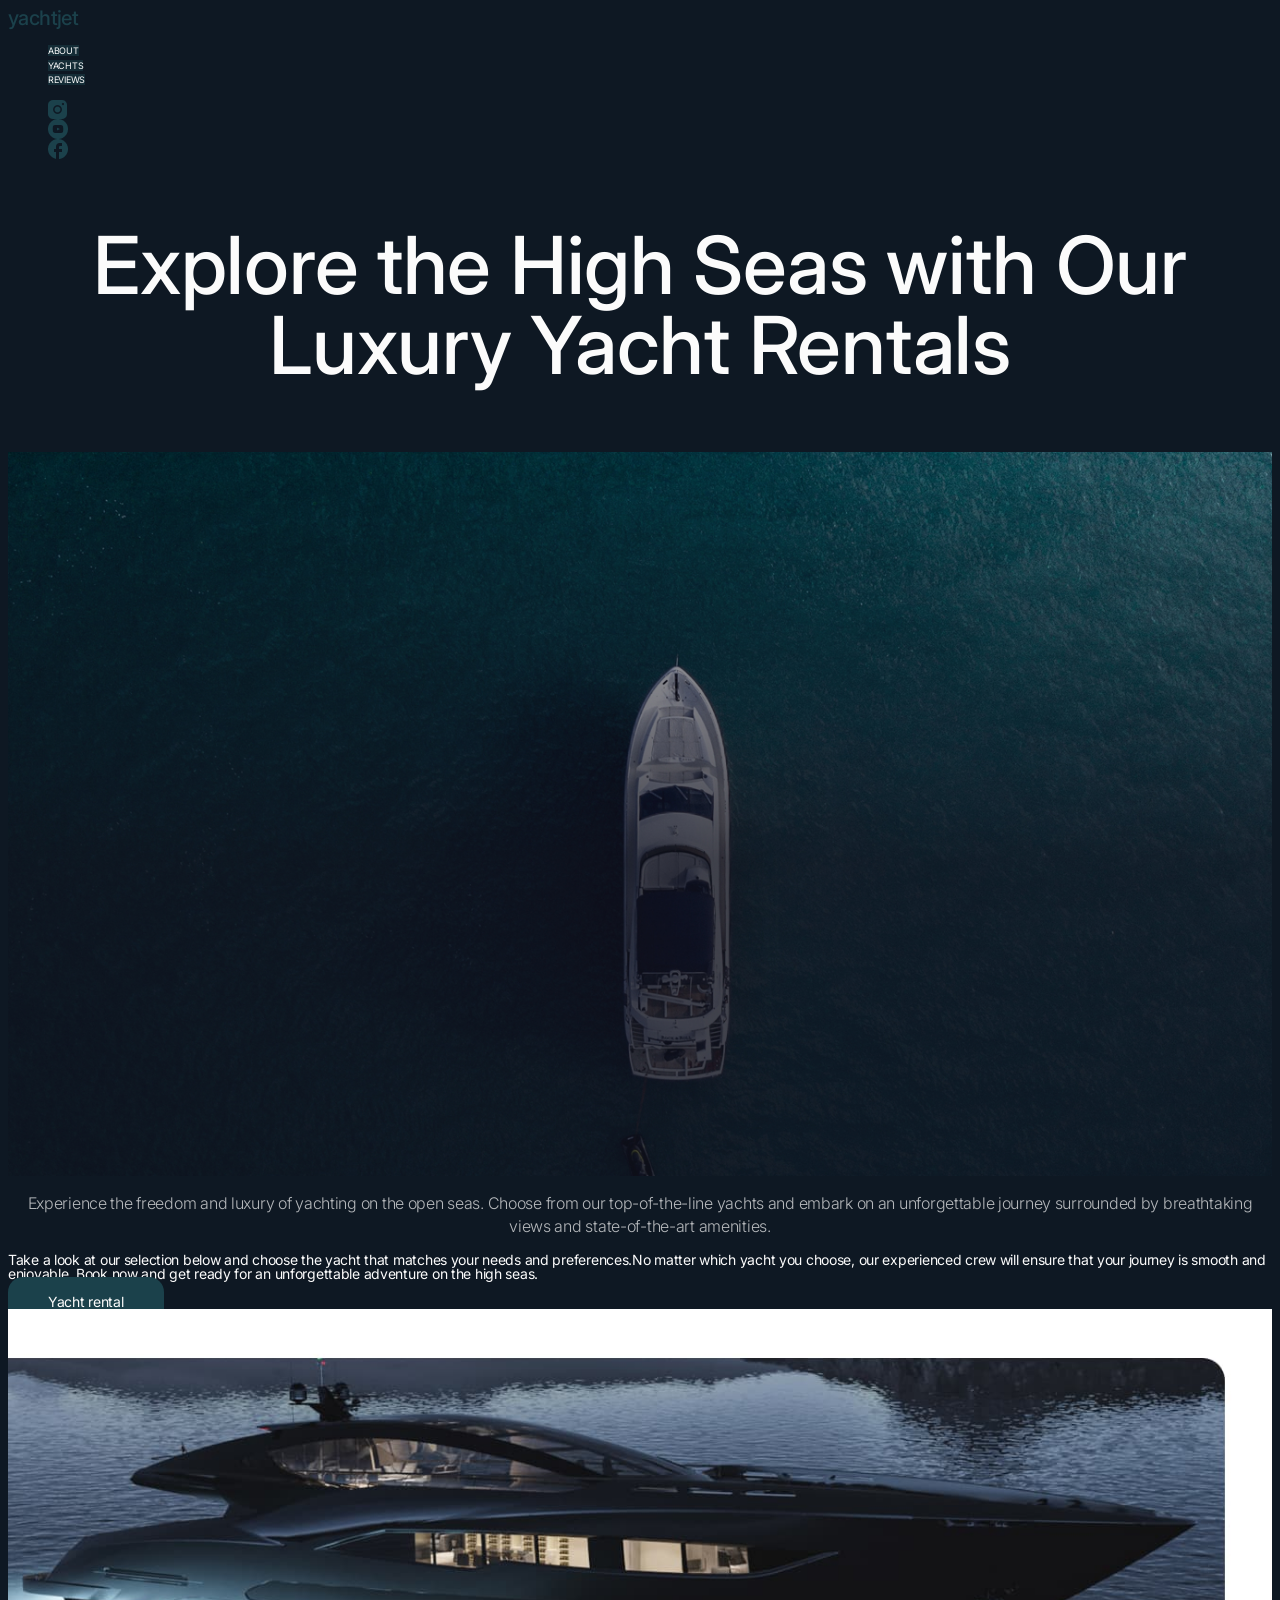
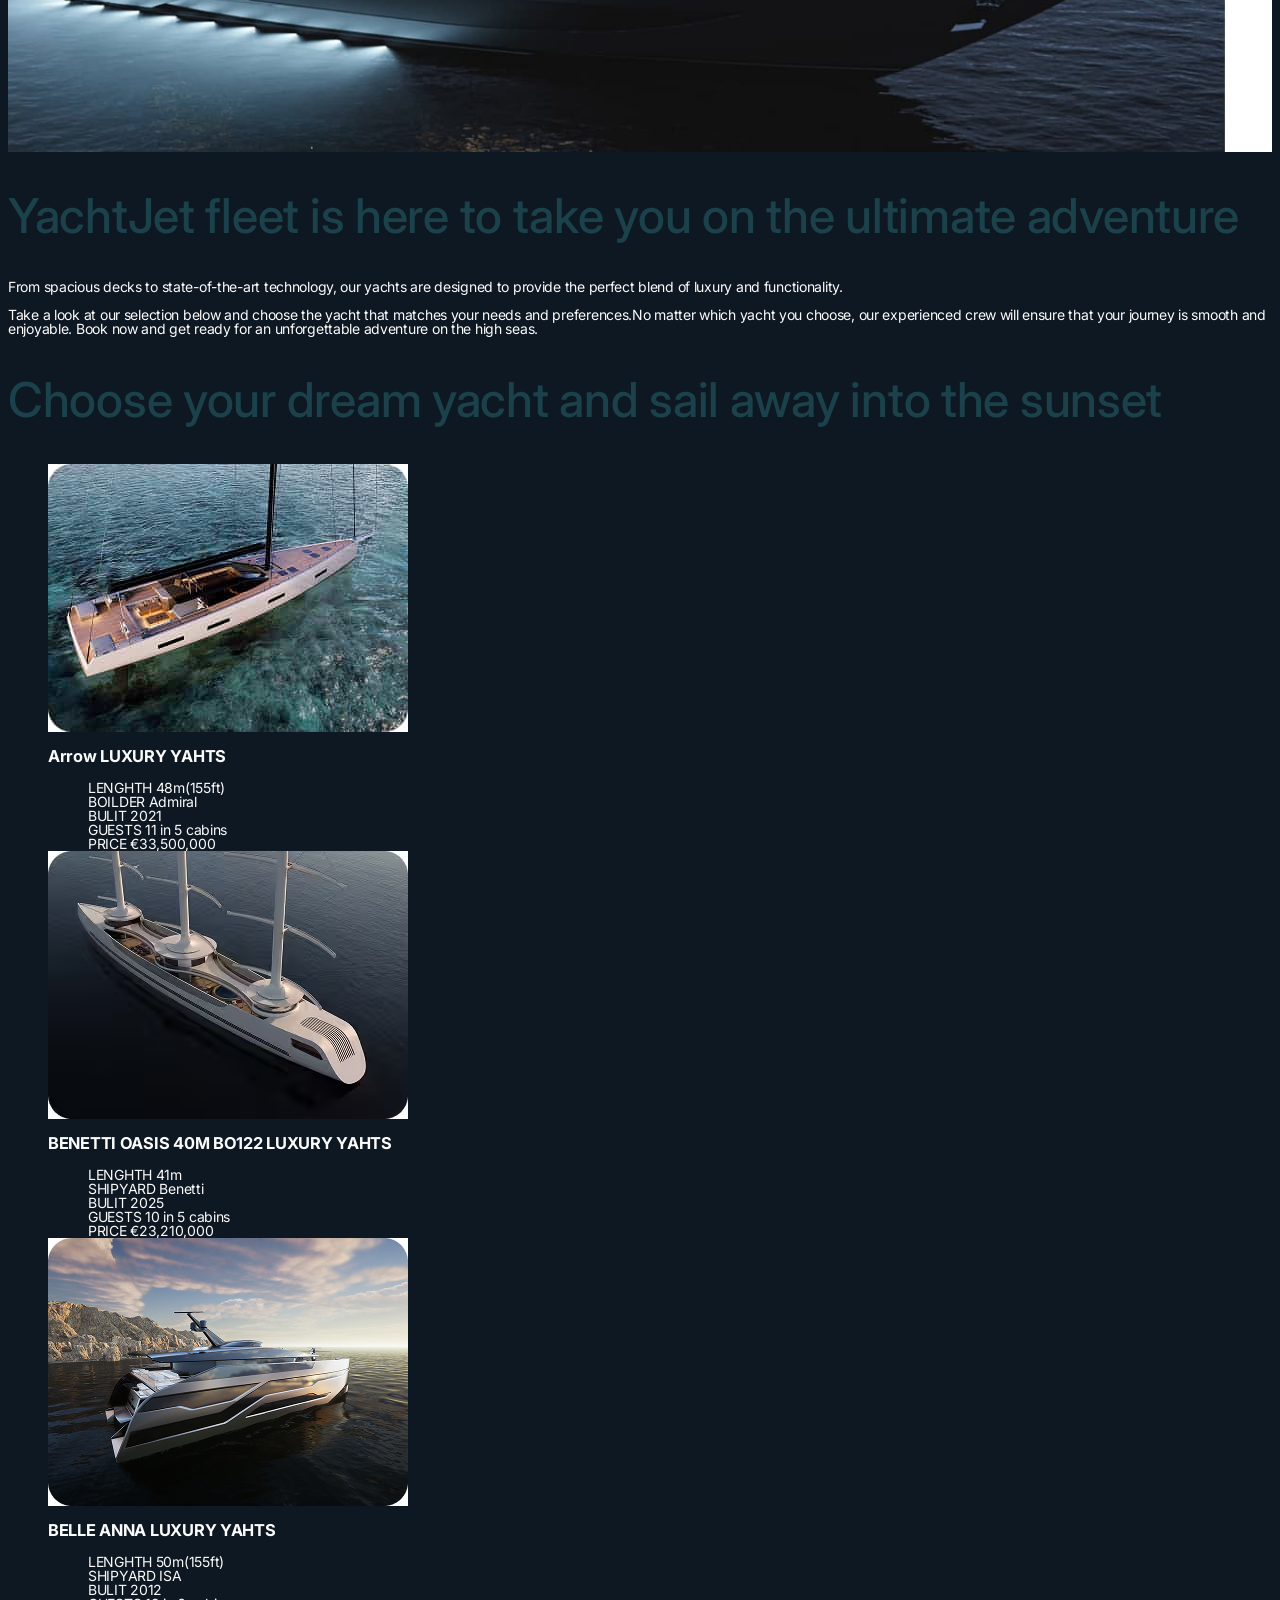
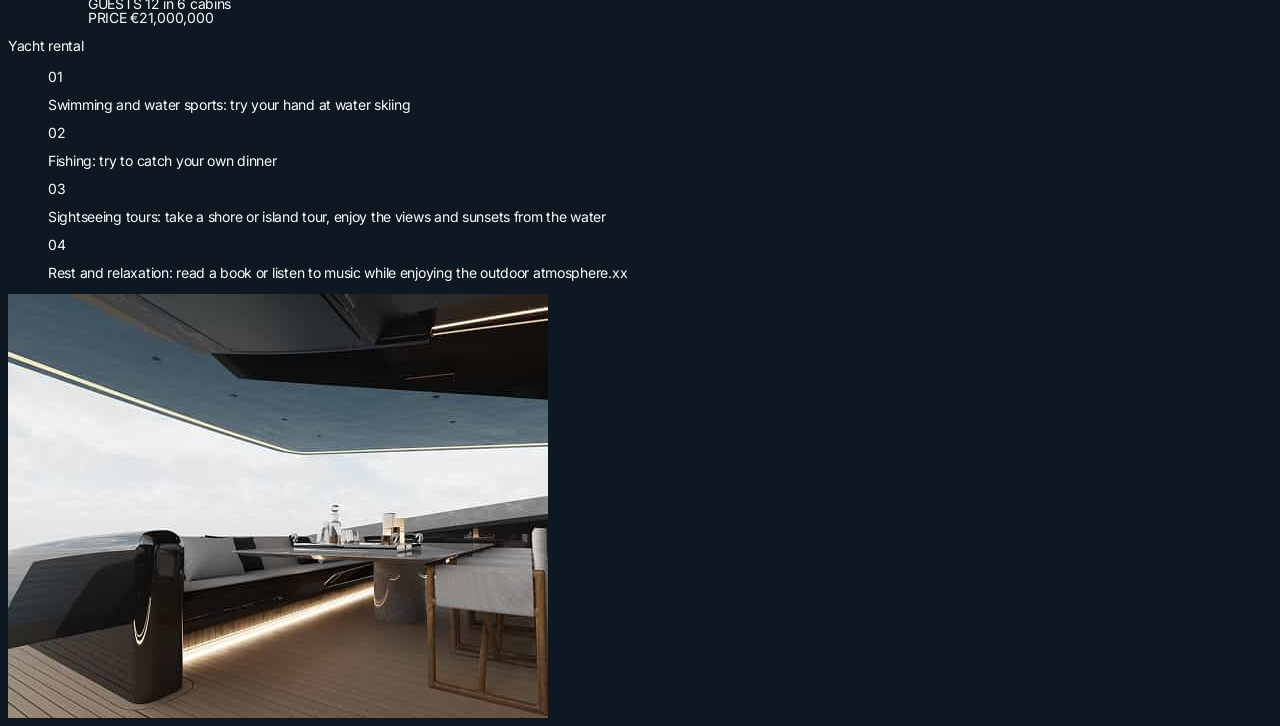
==== index.html @ 60d555c1 "Revise index.html for YachtJet project layout Updated the HTML structure and content for the YachtJe" ====
<!doctype html>
<html lang="en">
  <head>
    <meta charset="UTF-8" />
    <meta name="viewport" content="width=device-width, initial-scale=1.0" />
    <link rel="preconnect" href="https://fonts.googleapis.com" />
    <link rel="preconnect" href="https://fonts.gstatic.com" crossorigin />
    <link
      href="https://fonts.googleapis.com/css2?family=Inter:ital,opsz,wght@0,14..32,100..900;1,14..32,100..900&display=swap"
      rel="stylesheet"
    />
    <link rel="stylesheet" href="./css/main.css" />
    <title>YachtJet-project</title>
  </head>
  <body>
    <a href="./index.html" class="logo">yachtjet</a>
    <nav class="navigation-top">
      <ul class="nav-top">
        <li class="navigation-item">
          <a href="#about" class="navigation-link">About</a>
        </li>
        <li class="navigation-item">
          <a href="#yachts" class="navigation-link">Yachts</a>
        </li>
        <li class="navigation-item">
          <a href="#review" class="navigation-link">Reviews</a>
        </li>
      </ul>
    </nav>
    <ul class="social-menu">
      <li class="social-item">
        <a
          href="#"
          class="social-link"
          target="_blank"
          rel="noopener noreferrer nofollow "
        >
          <img src="./images/social-icons/in.png" alt="instagram" />
        </a>
      </li>
      <li class="social-item">
        <a
          href="#"
          class="social-link"
          target="_blank"
          rel="noopener nofollow noreferrer"
        >
          <img src="./images/social-icons/yu.png" alt="youtube" />
        </a>
      </li>
      <li class="social-item">
        <a
          href="#"
          class="social-link"
          target="_blank"
          rel="nofollow noreferrer"
          ><img src="./images/social-icons/fc.png" alt="facebook"
        /></a>
      </li>
    </ul>
    <main>
      <section class="hero">
        <h1 class="hero-title">
          Explore the High Seas with Our Luxury Yacht Rentals
        </h1>
        <img
          src="./images/yachts/front.jpg"
          alt="yacht background"
          class="front-bg"
        />
        <p class="hero-text">
          Experience the freedom and luxury of yachting on the open seas. Choose
          from our top-of-the-line yachts and embark on an unforgettable journey
          surrounded by breathtaking views and state-of-the-art amenities.
        </p>
        <p class="hero-description">
          Take a look at our selection below and choose the yacht that matches
          your needs and preferences.No matter which yacht you choose, our
          experienced crew will ensure that your journey is smooth and
          enjoyable. Book now and get ready for an unforgettable adventure on
          the high seas.
        </p>
        <a href="" class="hero-link">Yacht rental</a>
      </section>
      <!-- HERO SECTION -->
      <section id="about">
        <img src="./images/yachts/yacht.jpg" alt="yacht" />
        <h2 class="section-title">
          YachtJet fleet is here to take you on the ultimate adventure
        </h2>
        <p>
          From spacious decks to state-of-the-art technology, our yachts are
          designed to provide the perfect blend of luxury and functionality.
        </p>
        <p>
          Take a look at our selection below and choose the yacht that matches
          your needs and preferences.No matter which yacht you choose, our
          experienced crew will ensure that your journey is smooth and
          enjoyable. Book now and get ready for an unforgettable adventure on
          the high seas.
        </p>
      </section>

      <section id="yachts">
        <h2 class="section-title">
          Choose your dream yacht and sail away into the sunset
        </h2>
        <ul class="menu">
          <li class="menu-item">
            <img src="./images/yachts/arrow-yaht.jpg" alt="arrow-yaht" />
            <h3>
              Arrow <span class="yacht-list-item-type">LUXURY YAHTS</span>
            </h3>
            <ul class="yacht-descr">
              <li>LENGHTH 48m(155ft)</li>
              <li>BOILDER Admiral</li>
              <li>BULIT 2021</li>
              <li>GUESTS 11 in 5 cabins</li>
              <li>PRICE €33,500,000</li>
            </ul>
          </li>
          <li class="menu-item">
            <img
              src="./images/yachts/BENETTI-OASIS.avif"
              alt="BENETTI-OASIS yacht"
            />
            <h3>
              BENETTI OASIS 40M BO122
              <span class="yacht-list-item-type">LUXURY YAHTS</span>
            </h3>
            <ul class="yacht-descr">
              <li>LENGHTH 41m</li>
              <li>SHIPYARD Benetti</li>
              <li>BULIT 2025</li>
              <li>GUESTS 10 in 5 cabins</li>
              <li>PRICE €23,210,000</li>
            </ul>
          </li>
          <li class="menu-item">
            <img src="./images/yachts/BELLE-ANNA.jpg" alt="BELLE-ANNA" />
            <h3>
              BELLE ANNA <span class="yacht-list-item-type">LUXURY YAHTS</span>
            </h3>
            <ul class="jaht-descr">
              <li>LENGHTH 50m(155ft)</li>
              <li>SHIPYARD ISA</li>
              <li>BULIT 2012</li>
              <li>GUESTS 12 in 6 cabins</li>
              <li>PRICE €21,000,000</li>
            </ul>
          </li>
        </ul>
        <a>Yacht rental</a>
      </section>
      <section>
        <h2></h2>
        <ol>
          <li>
            <p>01</p>
            <p>Swimming and water sports: try your hand at water skiing</p>
          </li>
          <li>
            <p>02</p>
            <p>Fishing: try to catch your own dinner</p>
          </li>
          <li>
            <p>03</p>
            <p>
              Sightseeing tours: take a shore or island tour, enjoy the views
              and sunsets from the water
            </p>
          </li>
          <li>
            <p>04</p>
            <p>
              Rest and relaxation: read a book or listen to music while enjoying
              the outdoor atmosphere.xx
            </p>
          </li>
        </ol>
        <img src="./images/yachts/room.jpg" alt="view room" />
      </section>
    </main>
    <footer></footer>
  </body>
</html>
---- css/main.css ----
@import url('./base.css');
@import url('./header.css');
@import url('./hero.css');
@import url('./logo.css');
@import url('./navigation.css');
@import url('./section.css');
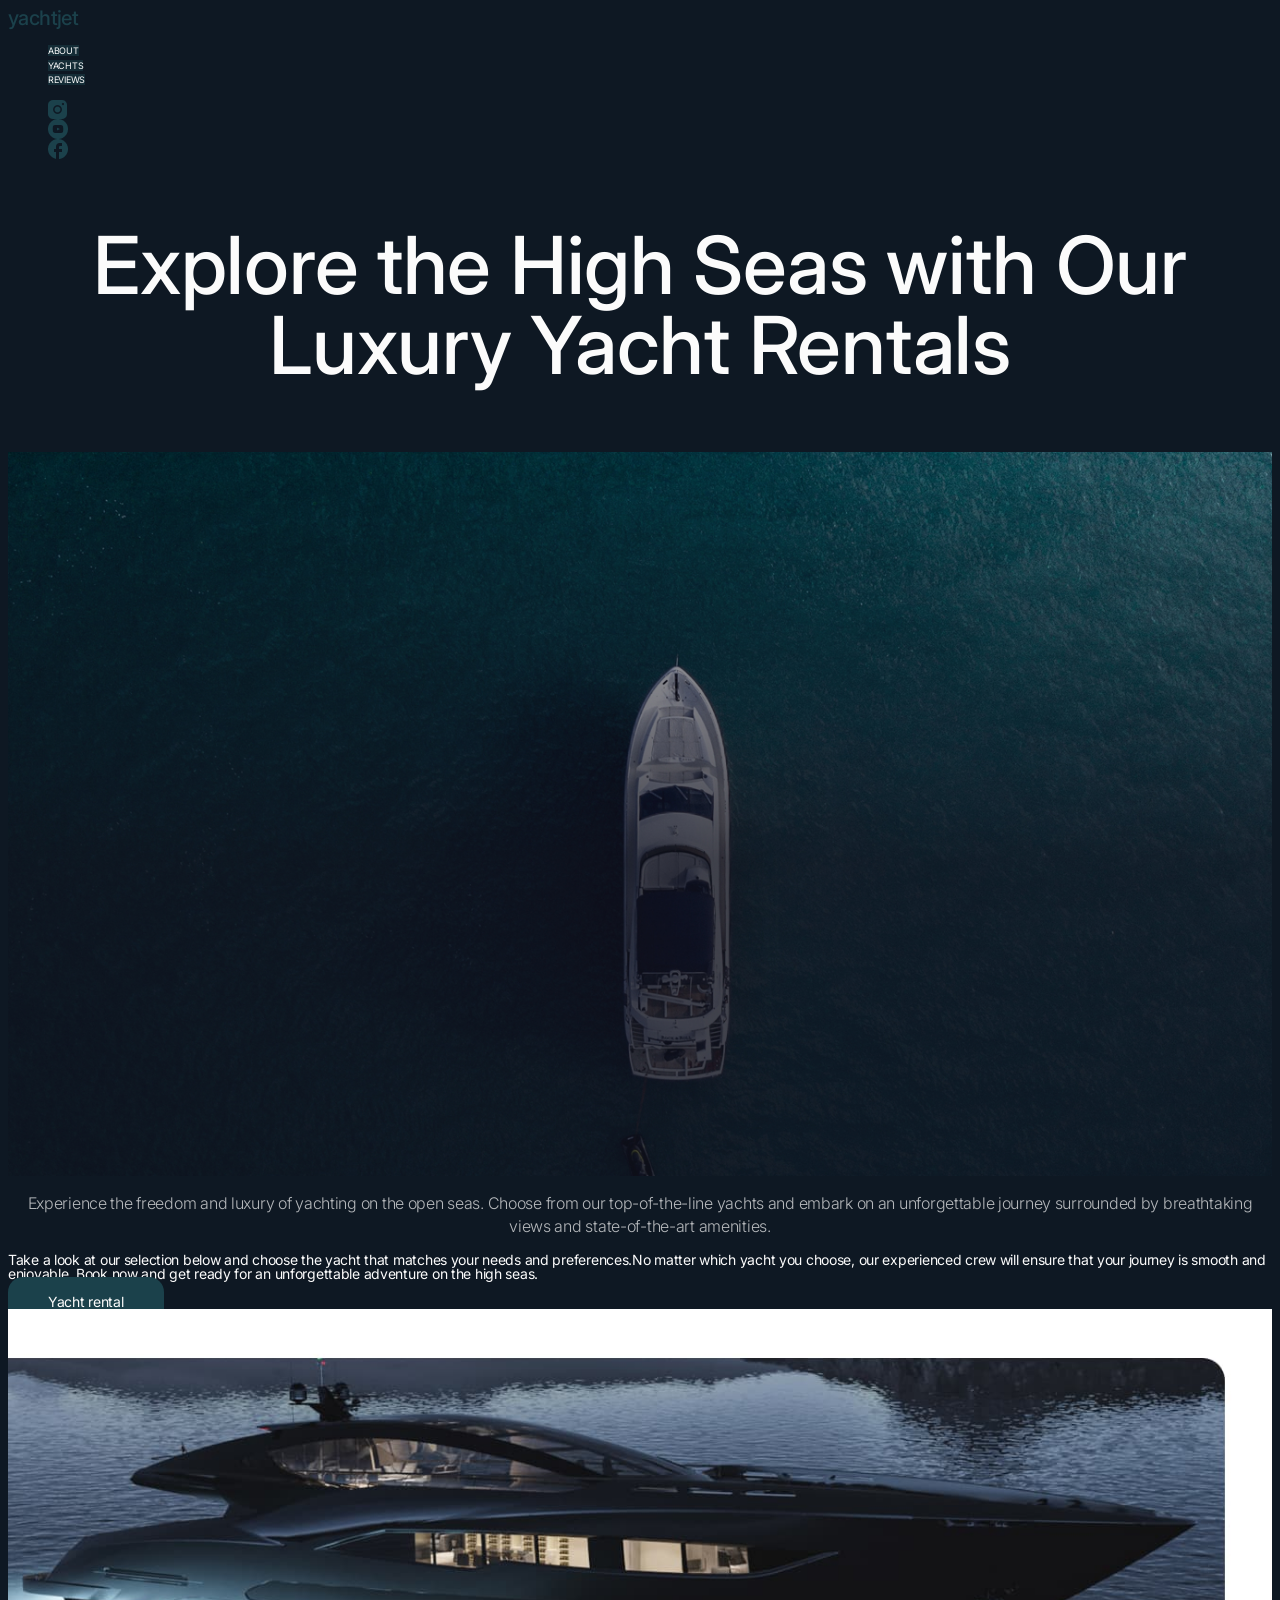
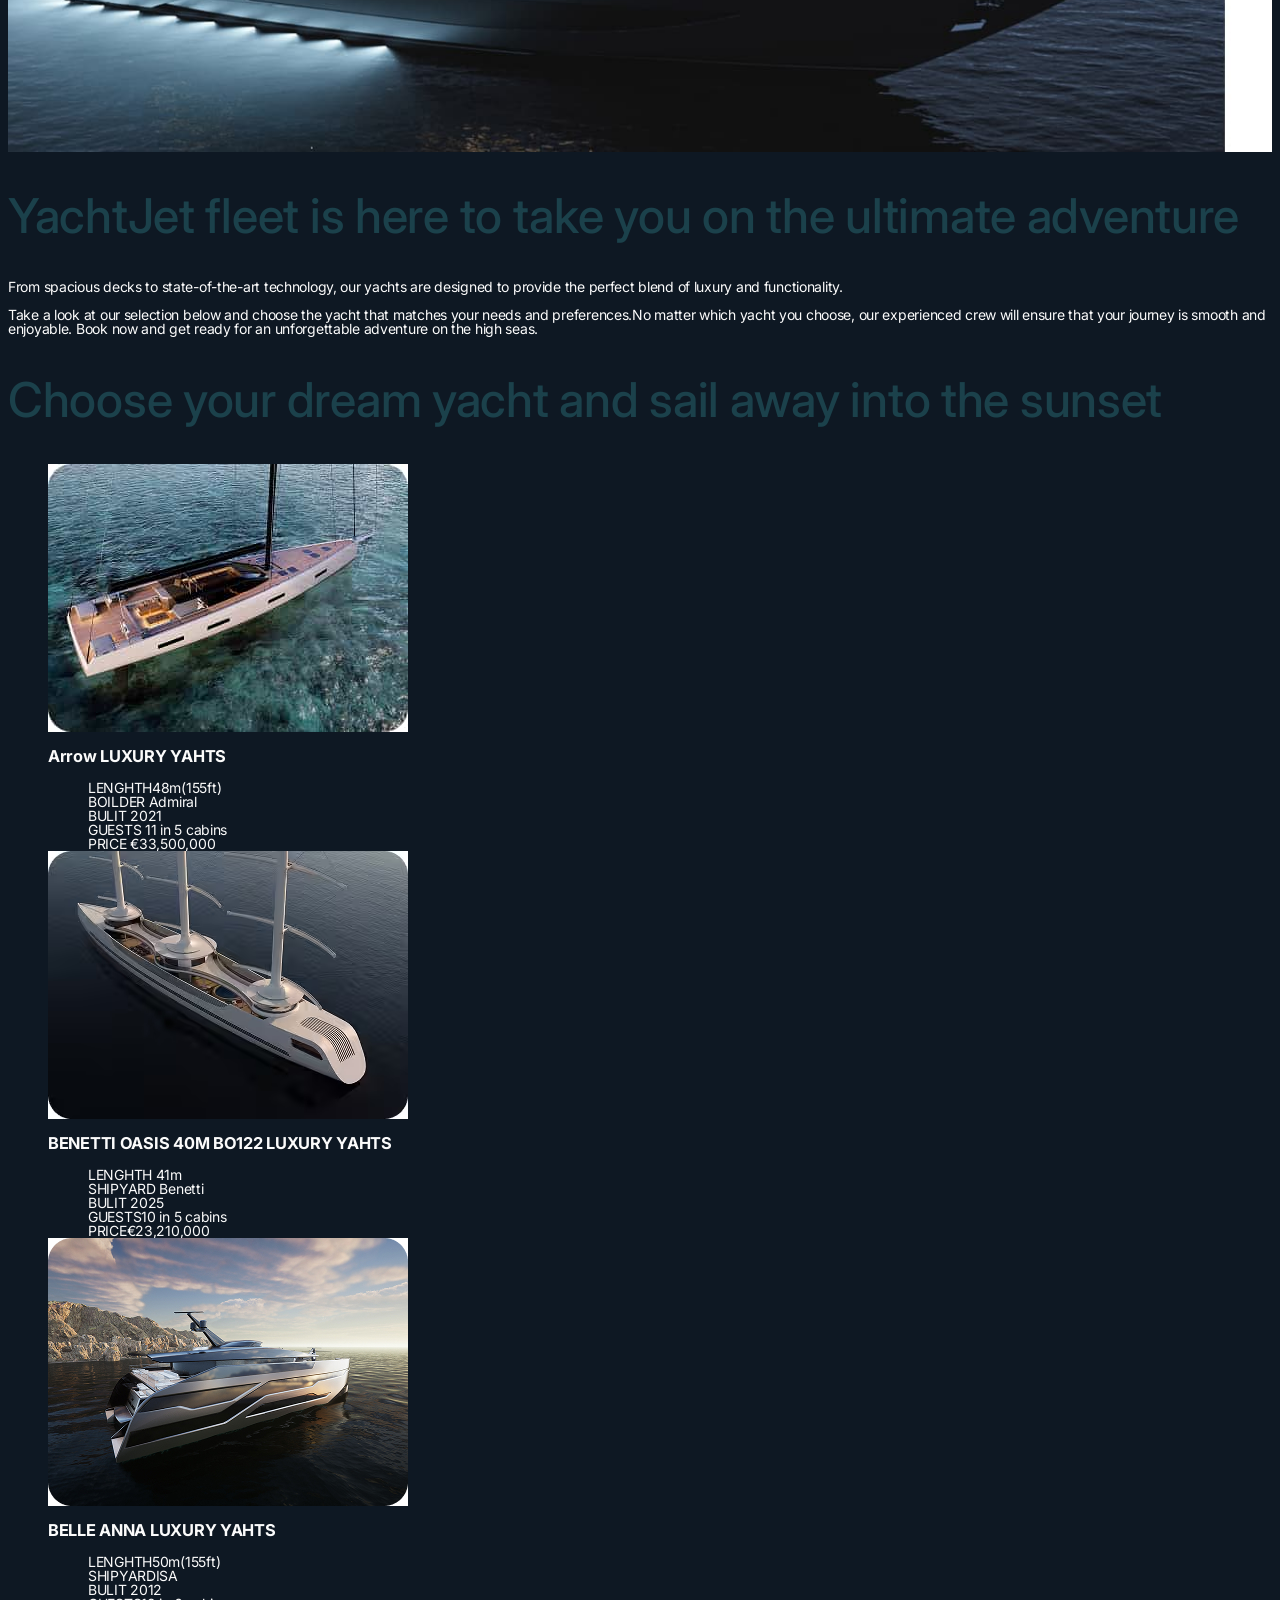
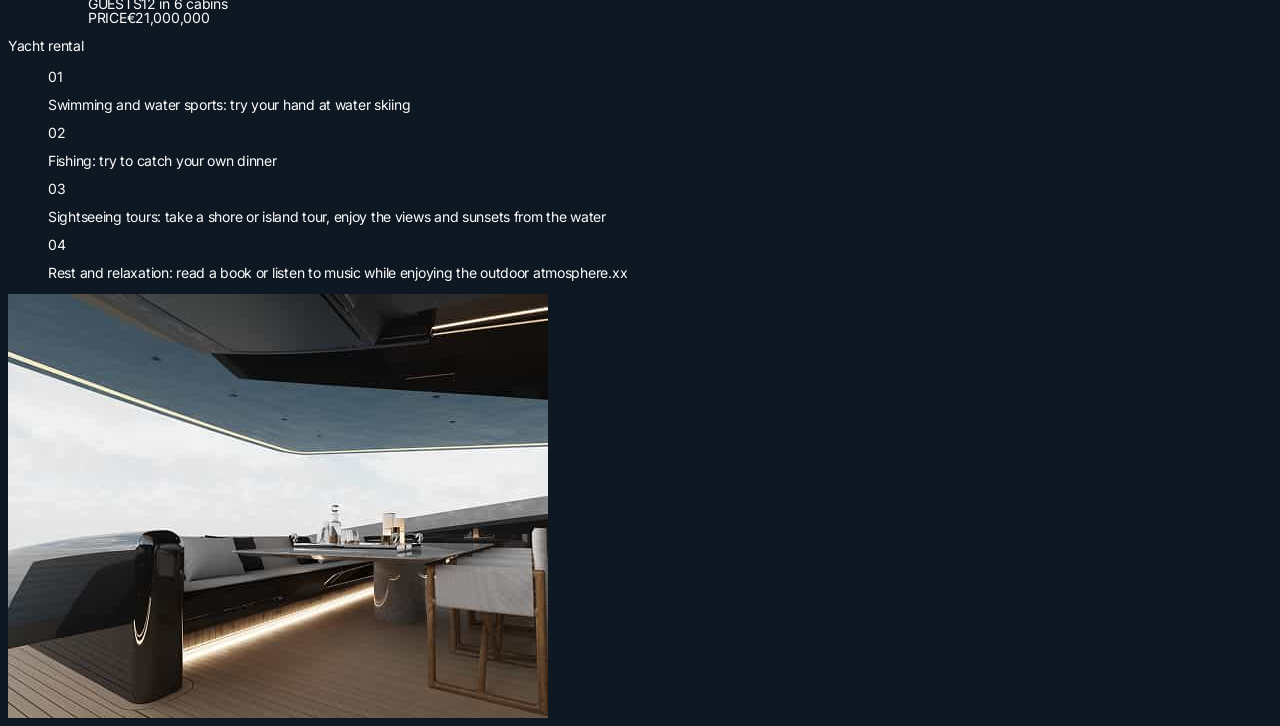
==== commit 8105e01f: "Fix HTML structure and update yacht listings пішов їсти" ====
--- a/index.html
+++ b/index.html
@@ -105,48 +105,81 @@
         <h2 class="section-title">
           Choose your dream yacht and sail away into the sunset
         </h2>
-        <ul class="menu">
-          <li class="menu-item">
-            <img src="./images/yachts/arrow-yaht.jpg" alt="arrow-yaht" />
-            <h3>
+        <ul class="yacht-list">
+          <li class="yacht-list-item">
+            <img
+              src="./images/yachts/arrow-yaht.jpg"
+              alt="arrow-yaht"
+              class="yacht-list-img"
+            />
+            <h3 class="yacht-list-title">
               Arrow <span class="yacht-list-item-type">LUXURY YAHTS</span>
             </h3>
-            <ul class="yacht-descr">
-              <li>LENGHTH 48m(155ft)</li>
-              <li>BOILDER Admiral</li>
-              <li>BULIT 2021</li>
-              <li>GUESTS 11 in 5 cabins</li>
-              <li>PRICE €33,500,000</li>
+            <ul class="yacht-list-description">
+              <li class="yacht-list-description-item">
+                LENGHTH<span>48m(155ft)</span>
+              </li>
+              <li class="yacht-list-description-item">
+                BOILDER <span>Admiral</span>
+              </li>
+              <li class="yacht-list-description-item">
+                BULIT <span>2021</span>
+              </li>
+              <li class="yacht-list-description-item">
+                GUESTS <span>11 in 5 cabins</span>
+              </li>
+              <li class="yacht-list-description-item">
+                PRICE <span>€33,500,000</span>
+              </li>
             </ul>
           </li>
-          <li class="menu-item">
+          <li class="yacht-list-item">
             <img
               src="./images/yachts/BENETTI-OASIS.avif"
               alt="BENETTI-OASIS yacht"
+              class="yacht-list-img"
             />
-            <h3>
+            <h3 class="yacht-list-title">
               BENETTI OASIS 40M BO122
               <span class="yacht-list-item-type">LUXURY YAHTS</span>
             </h3>
-            <ul class="yacht-descr">
-              <li>LENGHTH 41m</li>
-              <li>SHIPYARD Benetti</li>
-              <li>BULIT 2025</li>
-              <li>GUESTS 10 in 5 cabins</li>
-              <li>PRICE €23,210,000</li>
+            <ul class="yacht-list-description">
+              <li class="yacht-list-description-item">
+                LENGHTH <span>41m</span>
+              </li>
+              <li class="yacht-list-description-item">
+                SHIPYARD <span>Benetti</span>
+              </li>
+              <li class="yacht-list-description-item">
+                BULIT <span>2025</span>
+              </li>
+              <li class="yacht-list-description-item">
+                GUESTS<span>10 in 5 cabins</span>
+              </li>
+              <li class="jahct-list-item">PRICE<span>€23,210,000</span></li>
             </ul>
           </li>
-          <li class="menu-item">
-            <img src="./images/yachts/BELLE-ANNA.jpg" alt="BELLE-ANNA" />
-            <h3>
+          <li class="jahct-list-item">
+            <img
+              src="./images/yachts/BELLE-ANNA.jpg"
+              alt="BELLE-ANNA"
+              class="yacht-list-img"
+            />
+            <h3 class="yacht-list-title">
               BELLE ANNA <span class="yacht-list-item-type">LUXURY YAHTS</span>
             </h3>
-            <ul class="jaht-descr">
-              <li>LENGHTH 50m(155ft)</li>
-              <li>SHIPYARD ISA</li>
-              <li>BULIT 2012</li>
-              <li>GUESTS 12 in 6 cabins</li>
-              <li>PRICE €21,000,000</li>
+            <ul class="jaht-description">
+              <li class="jahct-description-item">
+                LENGHTH<span>50m(155ft)</span>
+              </li>
+              <li class="jahct-description-item">SHIPYARD<span>ISA</span></li>
+              <li class="jahct-description-item">BULIT<span></span> 2012</li>
+              <li class="jahct-description-item">
+                GUESTS<span>12 in 6 cabins</span>
+              </li>
+              <li class="jahct-description-item">
+                PRICE<span>€21,000,000</span>
+              </li>
             </ul>
           </li>
         </ul>
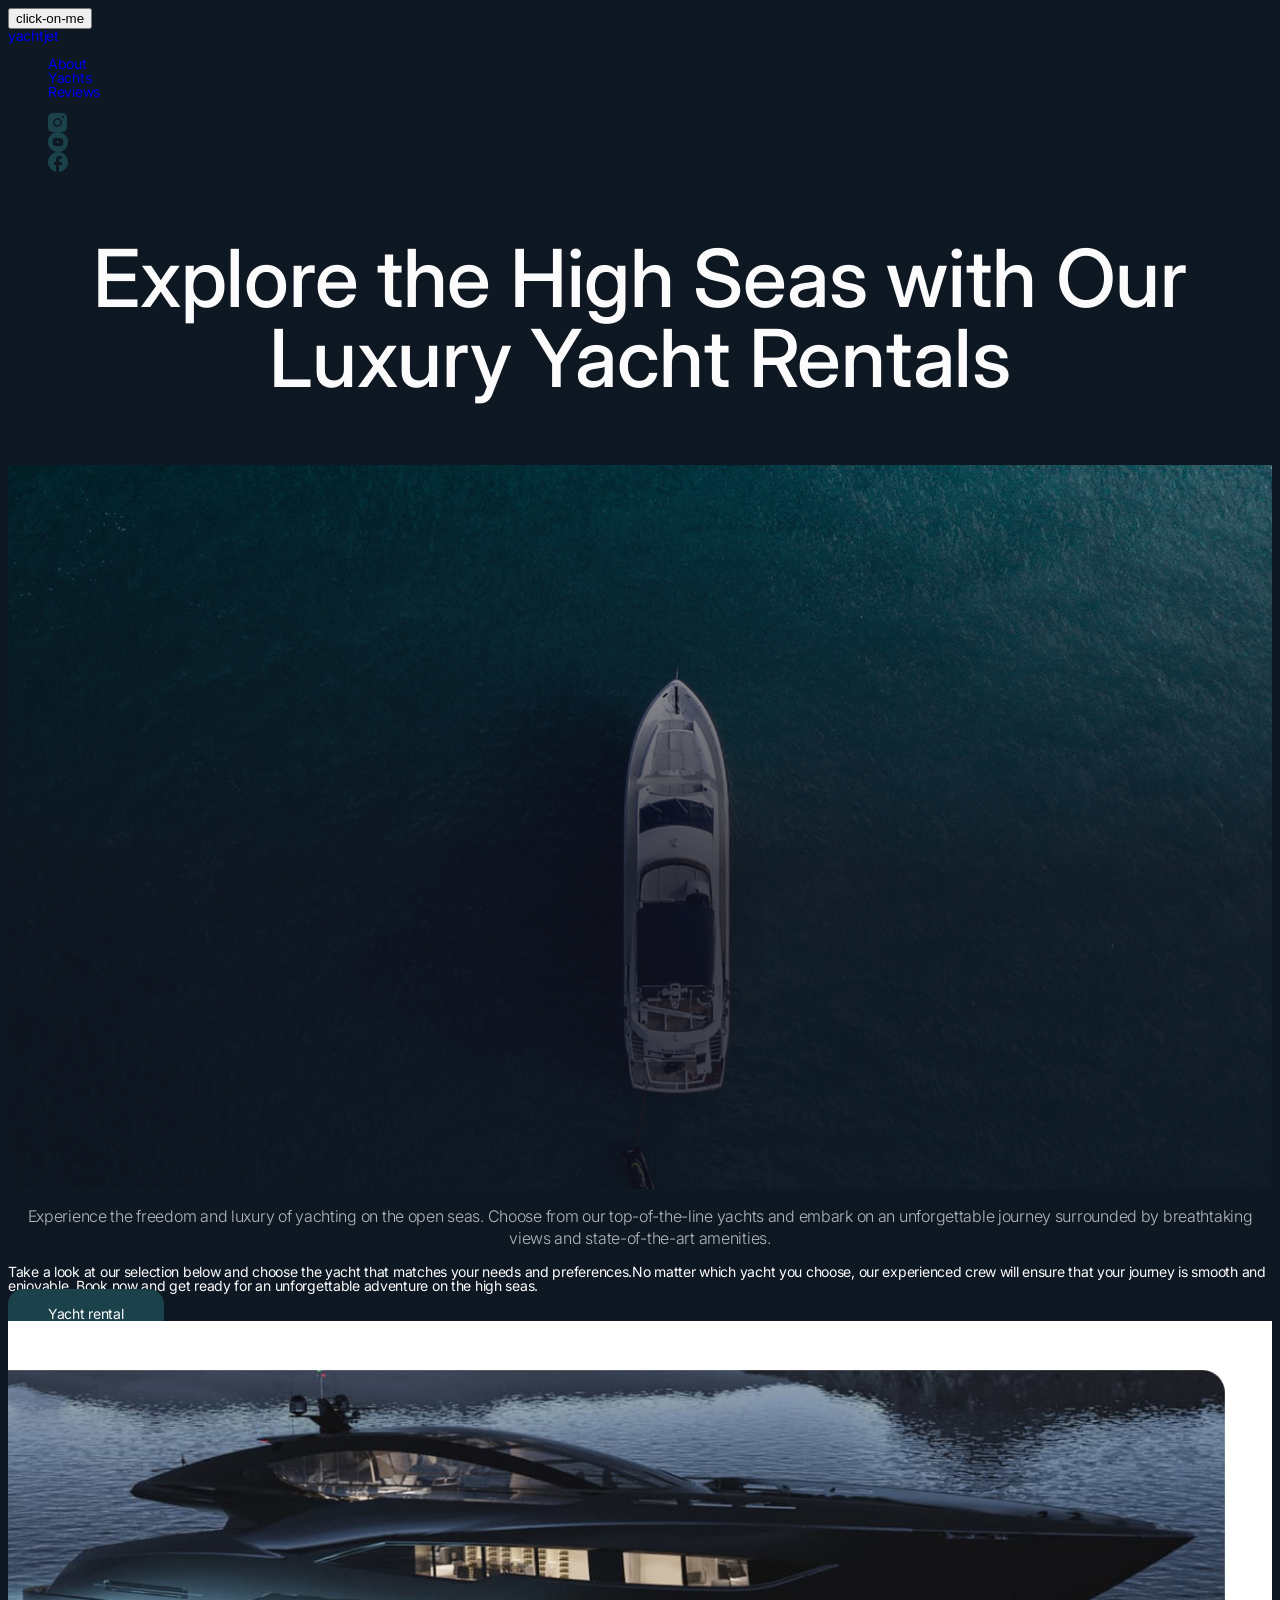
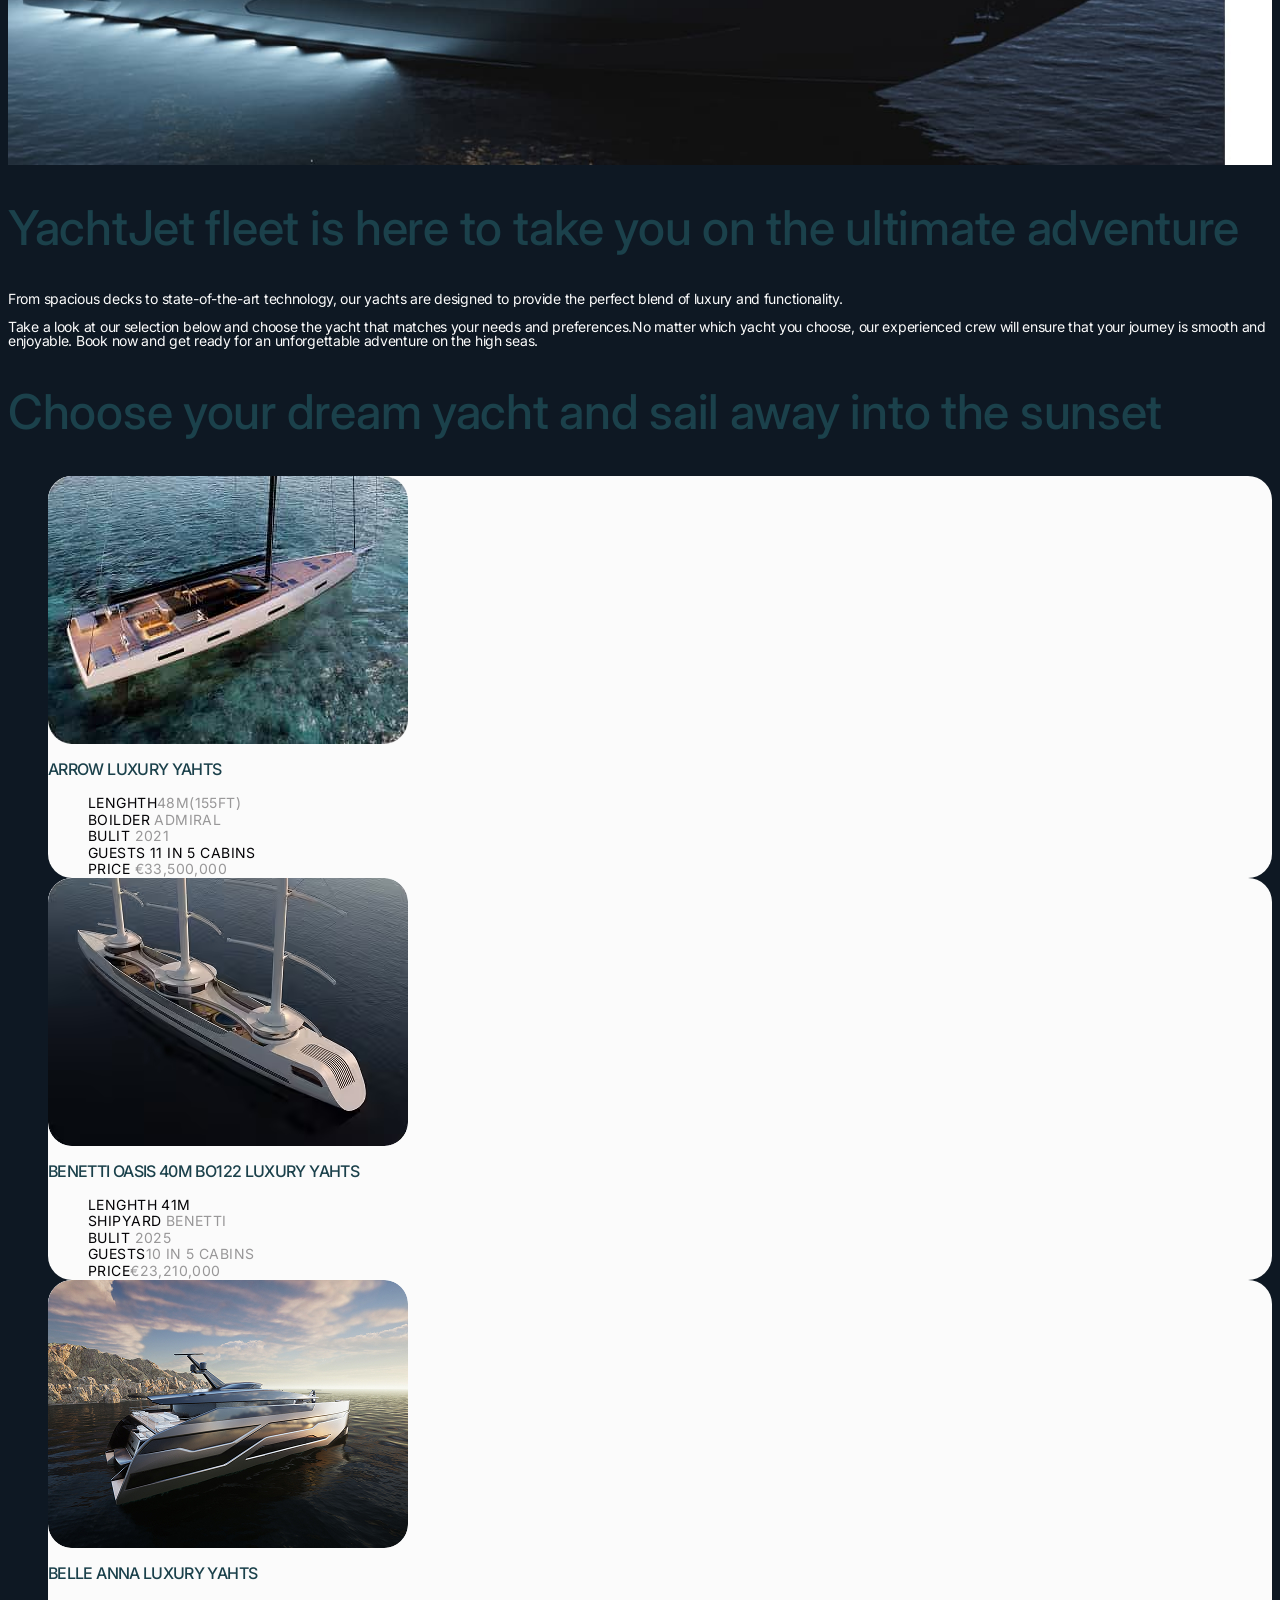
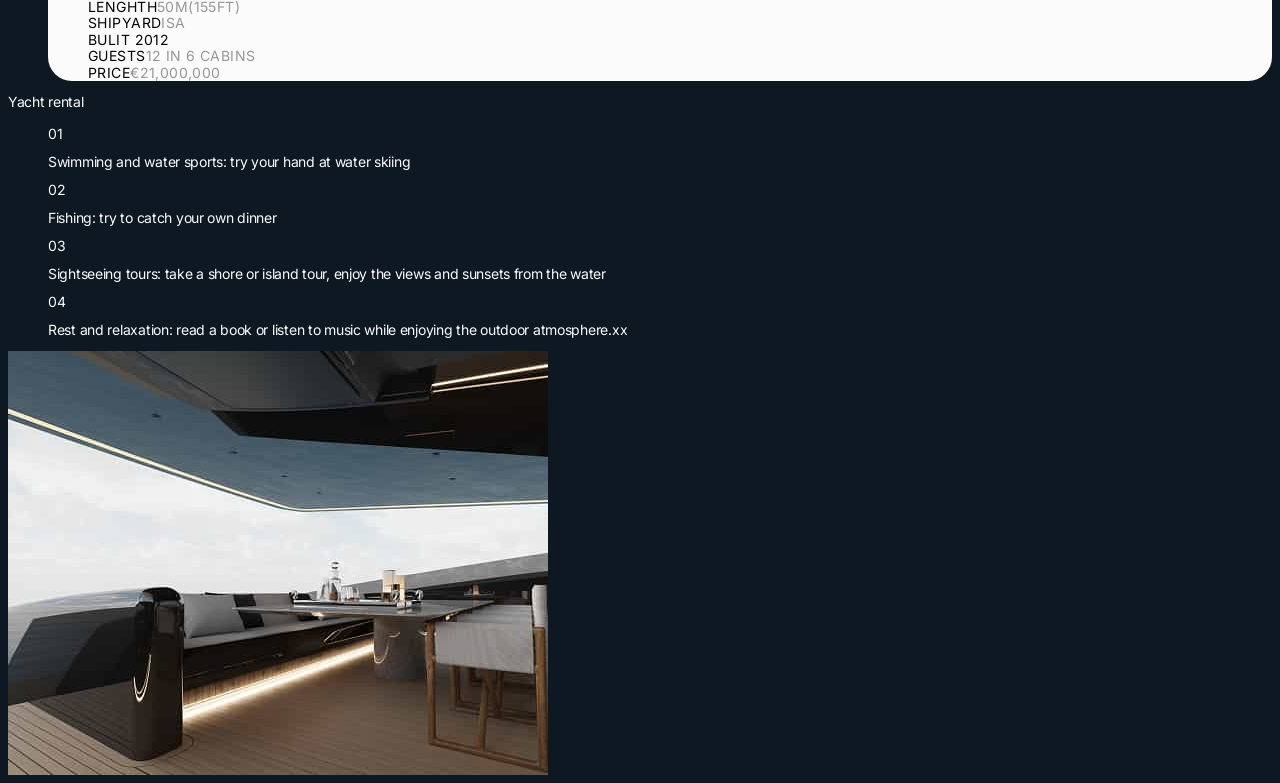
==== commit a5e59792: "update changes" ====
--- a/index.html
+++ b/index.html
@@ -1,219 +1,230 @@
-<!doctype html>
-<html lang="en">
-  <head>
-    <meta charset="UTF-8" />
-    <meta name="viewport" content="width=device-width, initial-scale=1.0" />
-    <link rel="preconnect" href="https://fonts.googleapis.com" />
-    <link rel="preconnect" href="https://fonts.gstatic.com" crossorigin />
-    <link
-      href="https://fonts.googleapis.com/css2?family=Inter:ital,opsz,wght@0,14..32,100..900;1,14..32,100..900&display=swap"
-      rel="stylesheet"
-    />
-    <link rel="stylesheet" href="./css/main.css" />
-    <title>YachtJet-project</title>
-  </head>
-  <body>
-    <a href="./index.html" class="logo">yachtjet</a>
-    <nav class="navigation-top">
-      <ul class="nav-top">
-        <li class="navigation-item">
-          <a href="#about" class="navigation-link">About</a>
-        </li>
-        <li class="navigation-item">
-          <a href="#yachts" class="navigation-link">Yachts</a>
-        </li>
-        <li class="navigation-item">
-          <a href="#review" class="navigation-link">Reviews</a>
-        </li>
-      </ul>
-    </nav>
-    <ul class="social-menu">
-      <li class="social-item">
-        <a
-          href="#"
-          class="social-link"
-          target="_blank"
-          rel="noopener noreferrer nofollow "
-        >
-          <img src="./images/social-icons/in.png" alt="instagram" />
-        </a>
-      </li>
-      <li class="social-item">
-        <a
-          href="#"
-          class="social-link"
-          target="_blank"
-          rel="noopener nofollow noreferrer"
-        >
-          <img src="./images/social-icons/yu.png" alt="youtube" />
-        </a>
-      </li>
-      <li class="social-item">
-        <a
-          href="#"
-          class="social-link"
-          target="_blank"
-          rel="nofollow noreferrer"
-          ><img src="./images/social-icons/fc.png" alt="facebook"
-        /></a>
-      </li>
-    </ul>
-    <main>
-      <section class="hero">
-        <h1 class="hero-title">
-          Explore the High Seas with Our Luxury Yacht Rentals
-        </h1>
-        <img
-          src="./images/yachts/front.jpg"
-          alt="yacht background"
-          class="front-bg"
-        />
-        <p class="hero-text">
-          Experience the freedom and luxury of yachting on the open seas. Choose
-          from our top-of-the-line yachts and embark on an unforgettable journey
-          surrounded by breathtaking views and state-of-the-art amenities.
-        </p>
-        <p class="hero-description">
-          Take a look at our selection below and choose the yacht that matches
-          your needs and preferences.No matter which yacht you choose, our
-          experienced crew will ensure that your journey is smooth and
-          enjoyable. Book now and get ready for an unforgettable adventure on
-          the high seas.
-        </p>
-        <a href="" class="hero-link">Yacht rental</a>
-      </section>
-      <!-- HERO SECTION -->
-      <section id="about">
-        <img src="./images/yachts/yacht.jpg" alt="yacht" />
-        <h2 class="section-title">
-          YachtJet fleet is here to take you on the ultimate adventure
-        </h2>
-        <p>
-          From spacious decks to state-of-the-art technology, our yachts are
-          designed to provide the perfect blend of luxury and functionality.
-        </p>
-        <p>
-          Take a look at our selection below and choose the yacht that matches
-          your needs and preferences.No matter which yacht you choose, our
-          experienced crew will ensure that your journey is smooth and
-          enjoyable. Book now and get ready for an unforgettable adventure on
-          the high seas.
-        </p>
-      </section>
-
-      <section id="yachts">
-        <h2 class="section-title">
-          Choose your dream yacht and sail away into the sunset
-        </h2>
-        <ul class="yacht-list">
-          <li class="yacht-list-item">
-            <img
-              src="./images/yachts/arrow-yaht.jpg"
-              alt="arrow-yaht"
-              class="yacht-list-img"
-            />
-            <h3 class="yacht-list-title">
-              Arrow <span class="yacht-list-item-type">LUXURY YAHTS</span>
-            </h3>
-            <ul class="yacht-list-description">
-              <li class="yacht-list-description-item">
-                LENGHTH<span>48m(155ft)</span>
-              </li>
-              <li class="yacht-list-description-item">
-                BOILDER <span>Admiral</span>
-              </li>
-              <li class="yacht-list-description-item">
-                BULIT <span>2021</span>
-              </li>
-              <li class="yacht-list-description-item">
-                GUESTS <span>11 in 5 cabins</span>
-              </li>
-              <li class="yacht-list-description-item">
-                PRICE <span>€33,500,000</span>
-              </li>
-            </ul>
-          </li>
-          <li class="yacht-list-item">
-            <img
-              src="./images/yachts/BENETTI-OASIS.avif"
-              alt="BENETTI-OASIS yacht"
-              class="yacht-list-img"
-            />
-            <h3 class="yacht-list-title">
-              BENETTI OASIS 40M BO122
-              <span class="yacht-list-item-type">LUXURY YAHTS</span>
-            </h3>
-            <ul class="yacht-list-description">
-              <li class="yacht-list-description-item">
-                LENGHTH <span>41m</span>
-              </li>
-              <li class="yacht-list-description-item">
-                SHIPYARD <span>Benetti</span>
-              </li>
-              <li class="yacht-list-description-item">
-                BULIT <span>2025</span>
-              </li>
-              <li class="yacht-list-description-item">
-                GUESTS<span>10 in 5 cabins</span>
-              </li>
-              <li class="jahct-list-item">PRICE<span>€23,210,000</span></li>
-            </ul>
-          </li>
-          <li class="jahct-list-item">
-            <img
-              src="./images/yachts/BELLE-ANNA.jpg"
-              alt="BELLE-ANNA"
-              class="yacht-list-img"
-            />
-            <h3 class="yacht-list-title">
-              BELLE ANNA <span class="yacht-list-item-type">LUXURY YAHTS</span>
-            </h3>
-            <ul class="jaht-description">
-              <li class="jahct-description-item">
-                LENGHTH<span>50m(155ft)</span>
-              </li>
-              <li class="jahct-description-item">SHIPYARD<span>ISA</span></li>
-              <li class="jahct-description-item">BULIT<span></span> 2012</li>
-              <li class="jahct-description-item">
-                GUESTS<span>12 in 6 cabins</span>
-              </li>
-              <li class="jahct-description-item">
-                PRICE<span>€21,000,000</span>
-              </li>
-            </ul>
-          </li>
-        </ul>
-        <a>Yacht rental</a>
-      </section>
-      <section>
-        <h2></h2>
-        <ol>
-          <li>
-            <p>01</p>
-            <p>Swimming and water sports: try your hand at water skiing</p>
-          </li>
-          <li>
-            <p>02</p>
-            <p>Fishing: try to catch your own dinner</p>
-          </li>
-          <li>
-            <p>03</p>
-            <p>
-              Sightseeing tours: take a shore or island tour, enjoy the views
-              and sunsets from the water
-            </p>
-          </li>
-          <li>
-            <p>04</p>
-            <p>
-              Rest and relaxation: read a book or listen to music while enjoying
-              the outdoor atmosphere.xx
-            </p>
-          </li>
-        </ol>
-        <img src="./images/yachts/room.jpg" alt="view room" />
-      </section>
-    </main>
-    <footer></footer>
-  </body>
-</html>
+<!doctype html>
+<html lang="en">
+  <head>
+    <meta charset="UTF-8" />
+    <meta name="viewport" content="width=device-width, initial-scale=1.0" />
+    <link rel="preconnect" href="https://fonts.googleapis.com" />
+    <link rel="preconnect" href="https://fonts.gstatic.com" crossorigin />
+    <link
+      href="https://fonts.googleapis.com/css2?family=Inter:ital,opsz,wght@0,14..32,100..900;1,14..32,100..900&display=swap"
+      rel="stylesheet"
+    />
+    <link rel="stylesheet" href="./css/main.css" />
+    <title>YachtJet-project</title>
+  </head>
+
+  <div class="TEST-BG"><button>click-on-me</button>
+  </div>
+  <body>
+    <a href="./index.html" class="logo">yachtjet</a>
+    <nav class="navigation-top">
+      <ul class="nav-top">
+        <li class="navigation-item">
+          <a href="#about" class="navigation-link">About</a>
+        </li>
+        <li class="navigation-item">
+          <a href="#yachts" class="navigation-link">Yachts</a>
+        </li>
+        <li class="navigation-item">
+          <a href="#review" class="navigation-link">Reviews</a>
+        </li>
+      </ul>
+    </nav>
+    <ul class="social-menu">
+      <li class="social-item">
+        <a
+          href="#"
+          class="social-link"
+          target="_blank"
+          rel="noopener noreferrer nofollow "
+        >
+          <img src="./images/social-icons/in.png" alt="instagram" />
+        </a>
+      </li>
+      <li class="social-item">
+        <a
+          href="#"
+          class="social-link"
+          target="_blank"
+          rel="noopener nofollow noreferrer"
+        >
+          <img src="./images/social-icons/yu.png" alt="youtube" />
+        </a>
+      </li>
+      <li class="social-item">
+        <a
+          href="#"
+          class="social-link"
+          target="_blank"
+          rel="nofollow noreferrer"
+          ><img src="./images/social-icons/fc.png" alt="facebook"
+        /></a>
+      </li>
+    </ul>
+    <main>
+      <section class="hero">
+        <h1 class="hero-title">
+          Explore the High Seas with Our Luxury Yacht Rentals
+        </h1>
+        <img
+          src="./images/yachts/front.jpg"
+          alt="yacht background"
+          class="front-bg"
+        />
+        <p class="hero-text">
+          Experience the freedom and luxury of yachting on the open seas. Choose
+          from our top-of-the-line yachts and embark on an unforgettable journey
+          surrounded by breathtaking views and state-of-the-art amenities.
+        </p>
+        <p class="hero-description">
+          Take a look at our selection below and choose the yacht that matches
+          your needs and preferences.No matter which yacht you choose, our
+          experienced crew will ensure that your journey is smooth and
+          enjoyable. Book now and get ready for an unforgettable adventure on
+          the high seas.
+        </p>
+        <a href="" class="hero-link">Yacht rental</a>
+      </section>
+      <!-- HERO SECTION -->
+      <section id="about">
+        <img src="./images/yachts/yacht.jpg" alt="yacht" />
+        <h2 class="section-title">
+          YachtJet fleet is here to take you on the ultimate adventure
+        </h2>
+        <p>
+          From spacious decks to state-of-the-art technology, our yachts are
+          designed to provide the perfect blend of luxury and functionality.
+        </p>
+        <p>
+          Take a look at our selection below and choose the yacht that matches
+          your needs and preferences.No matter which yacht you choose, our
+          experienced crew will ensure that your journey is smooth and
+          enjoyable. Book now and get ready for an unforgettable adventure on
+          the high seas.
+        </p>
+      </section>
+      <!-- YACHT -->
+      <section id="yachts">
+        <h2 class="section-title">
+          Choose your dream yacht and sail away into the sunset
+        </h2>
+        <ul class="yacht-list">
+          <li class="yacht-list-item">
+            <img
+              src="./images/yachts/arrow-yaht.jpg"
+              alt="arrow-yaht"
+              class="yacht-list-img"
+            />
+            <h3 class="yacht-list-title">
+              Arrow <span class="yacht-list-item-type">LUXURY YAHTS</span>
+            </h3>
+            <ul class="yacht-list-description">
+              <li class="yacht-list-description-item">
+                LENGHTH<span class="yacht-descr-inner">48m(155ft)</span>
+              </li>
+              <li class="yacht-list-description-item">
+                BOILDER <span class="yacht-descr-inner">Admiral</span>
+              </li>
+              <li class="yacht-list-description-item">
+                BULIT <span class="yacht-descr-inner">2021</span>
+              </li>
+              <li class="yacht-list-description-item">
+                GUESTS <span>11 in 5 cabins</span>
+              </li>
+              <li class="yacht-list-description-item">
+                PRICE <span class="yacht-descr-inner">€33,500,000</span>
+              </li>
+            </ul>
+          </li>
+          <!-- arrow -->
+          <li class="yacht-list-item">
+            <img
+              src="./images/yachts/BENETTI-OASIS.avif"
+              alt="BENETTI-OASIS yacht"
+              class="yacht-list-img"
+            />
+            <h3 class="yacht-list-title">
+              BENETTI OASIS 40M BO122
+              <span class="yacht-list-item-type">LUXURY YAHTS</span>
+            </h3>
+            <ul class="yacht-list-description">
+              <li class="yacht-list-description-item">
+                LENGHTH <span>41m</span>
+              </li>
+              <li class="yacht-list-description-item">
+                SHIPYARD <span class="yacht-descr-inner">Benetti</span>
+              </li>
+              <li class="yacht-list-description-item">
+                BULIT <span class="yacht-descr-inner">2025</span>
+              </li>
+              <li class="yacht-list-description-item">
+                GUESTS<span class="yacht-descr-inner">10 in 5 cabins</span>
+              </li>
+              <li class="yacht-list-description-item">
+                PRICE<span class="yacht-descr-inner">€23,210,000</span>
+              </li>
+            </ul>
+          </li>
+          <!-- belle anna -->
+          <li class="yacht-list-item">
+            <img
+              src="./images/yachts/BELLE-ANNA.jpg"
+              alt="BELLE-ANNA"
+              class="yacht-list-img"
+            />
+            <h3 class="yacht-list-title">
+              BELLE ANNA <span class="yacht-list-item-type">LUXURY YAHTS</span>
+            </h3>
+            <ul class="yaht-description">
+              <li class="yacht-list-description-item">
+                LENGHTH<span class="yacht-descr-inner">50m(155ft)</span>
+              </li>
+              <li class="yacht-list-description-item">
+                SHIPYARD<span class="yacht-descr-inner">ISA</span>
+              </li>
+              <li class="yacht-list-description-item">
+                BULIT<span class="yacht-descr-inner"></span> 2012
+              </li>
+              <li class="yacht-list-description-item">
+                GUESTS<span class="yacht-descr-inner">12 in 6 cabins</span>
+              </li>
+              <li class="yacht-list-description-item">
+                PRICE<span class="yacht-descr-inner">€21,000,000</span>
+              </li>
+            </ul>
+          </li>
+        </ul>
+        <a>Yacht rental</a>
+      </section>
+      <section>
+        <h2></h2>
+        <ol>
+          <li>
+            <p>01</p>
+            <p>Swimming and water sports: try your hand at water skiing</p>
+          </li>
+          <li>
+            <p>02</p>
+            <p>Fishing: try to catch your own dinner</p>
+          </li>
+          <li>
+            <p>03</p>
+            <p>
+              Sightseeing tours: take a shore or island tour, enjoy the views
+              and sunsets from the water
+            </p>
+          </li>
+          <li>
+            <p>04</p>
+            <p>
+              Rest and relaxation: read a book or listen to music while enjoying
+              the outdoor atmosphere.xx
+            </p>
+          </li>
+        </ol>
+        <img src="./images/yachts/room.jpg" alt="view room" />
+      </section>
+    </main>
+    <footer></footer>
+  </body>
+</html>
--- a/css/main.css
+++ b/css/main.css
@@ -1,6 +1,8 @@
-@import url('./base.css');
-@import url('./header.css');
-@import url('./hero.css');
-@import url('./logo.css');
-@import url('./navigation.css');
-@import url('./section.css');
+@import url('./base.css');
+@import url('./header.css');
+@import url('./hero.css');
+@import url('./logo.css');
+@import url('./navigation.css');
+@import url('./section.css');
+@import url('./about-us.css');
+@import url('./yachts.css');
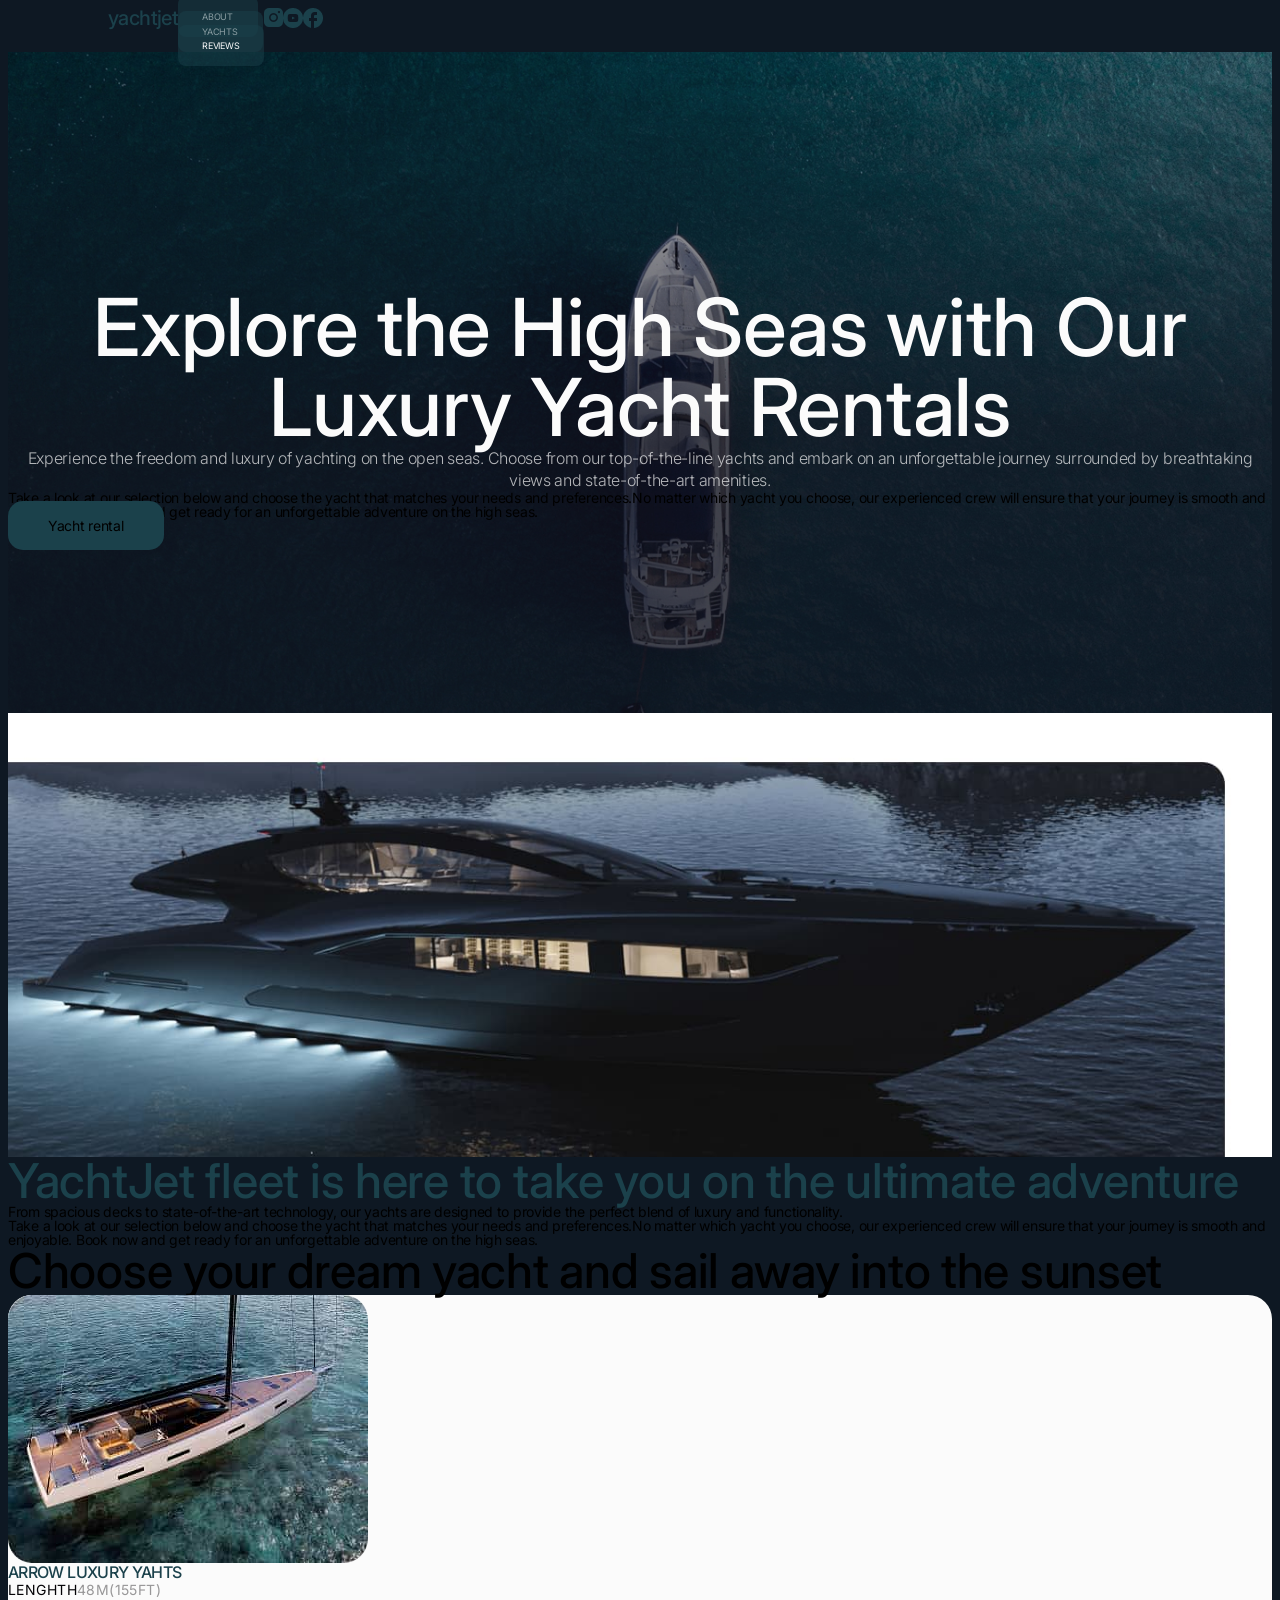
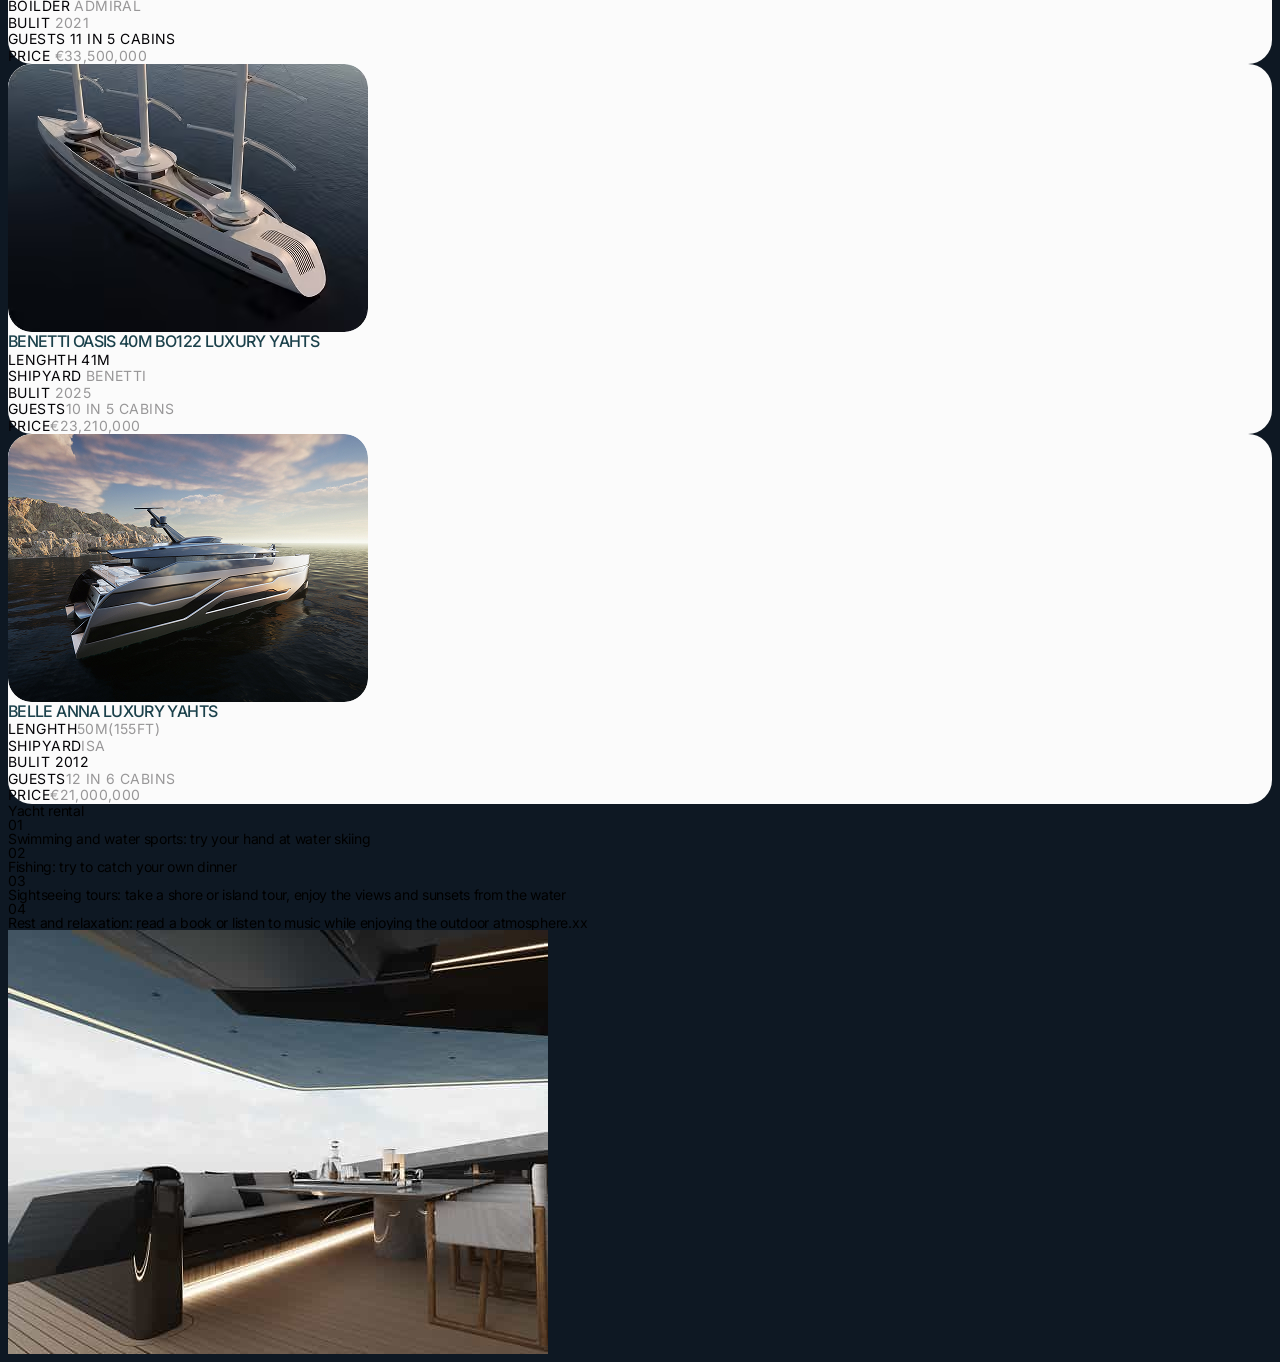
==== commit ac2b63d7: "Update project and styles" ====
--- a/index.html
+++ b/index.html
@@ -13,64 +13,78 @@
     <title>YachtJet-project</title>
   </head>
 
-  <div class="TEST-BG"><button>click-on-me</button>
-  </div>
   <body>
-    <a href="./index.html" class="logo">yachtjet</a>
-    <nav class="navigation-top">
-      <ul class="nav-top">
-        <li class="navigation-item">
-          <a href="#about" class="navigation-link">About</a>
-        </li>
-        <li class="navigation-item">
-          <a href="#yachts" class="navigation-link">Yachts</a>
-        </li>
-        <li class="navigation-item">
-          <a href="#review" class="navigation-link">Reviews</a>
-        </li>
-      </ul>
-    </nav>
-    <ul class="social-menu">
-      <li class="social-item">
-        <a
-          href="#"
-          class="social-link"
-          target="_blank"
-          rel="noopener noreferrer nofollow "
-        >
-          <img src="./images/social-icons/in.png" alt="instagram" />
-        </a>
-      </li>
-      <li class="social-item">
-        <a
-          href="#"
-          class="social-link"
-          target="_blank"
-          rel="noopener nofollow noreferrer"
-        >
-          <img src="./images/social-icons/yu.png" alt="youtube" />
-        </a>
-      </li>
-      <li class="social-item">
-        <a
-          href="#"
-          class="social-link"
-          target="_blank"
-          rel="nofollow noreferrer"
-          ><img src="./images/social-icons/fc.png" alt="facebook"
-        /></a>
-      </li>
-    </ul>
+    <header class="header">
+      <div class="container container-heder">
+        <a href="./index.html" class="logo">yachtjet</a>
+
+        <nav class="nav">
+          <ul class="nav-menu">
+            <li class="nav-item">
+              <a href="#about" class="nav-link">About</a>
+            </li>
+            <li class="nav-item">
+              <a href="#yachts" class="nav-link">Yachts</a>
+            </li>
+            <li class="nav-item">
+              <a href="#review" class="nav-link">Reviews</a>
+            </li>
+          </ul>
+        </nav>
+        <ul class="social-icons">
+          <li class="social-item">
+            <a
+              href="#"
+              class="social-link"
+              target="_blank"
+              rel="noopener noreferrer nofollow "
+            >
+              <img
+                class="social-img"
+                src="./images/social-icons/in.png"
+                alt="instagram"
+              />
+            </a>
+          </li>
+          <li class="social-item">
+            <a
+              href="#"
+              class="social-link"
+              target="_blank"
+              rel="noopener nofollow noreferrer"
+            >
+              <img
+                class="social-img"
+                src="./images/social-icons/yu.png"
+                alt="youtube"
+              />
+            </a>
+          </li>
+          <li class="social-item">
+            <a
+              href="#"
+              class="social-link"
+              target="_blank"
+              rel="nofollow noreferrer"
+            >
+              <img
+                class="social-img"
+                src="./images/social-icons/Vector.png"
+                alt="facebook"
+              />
+            </a>
+          </li>
+        </ul>
+      </div>
+    </header>
+
     <main>
+      <!-- HERO SECTION -->
       <section class="hero">
         <h1 class="hero-title">
           Explore the High Seas with Our Luxury Yacht Rentals
         </h1>
-        <img
-          src="./images/yachts/front.jpg"
-          alt="yacht background"
-          class="front-bg"
-        />
+
         <p class="hero-text">
           Experience the freedom and luxury of yachting on the open seas. Choose
           from our top-of-the-line yachts and embark on an unforgettable journey
@@ -85,7 +99,7 @@
         </p>
         <a href="" class="hero-link">Yacht rental</a>
       </section>
-      <!-- HERO SECTION -->
+
       <section id="about">
         <img src="./images/yachts/yacht.jpg" alt="yacht" />
         <h2 class="section-title">
--- a/css/main.css
+++ b/css/main.css
@@ -6,3 +6,5 @@
 @import url('./section.css');
 @import url('./about-us.css');
 @import url('./yachts.css');
+@import url('./container.css');
+@import url(./variables.css);
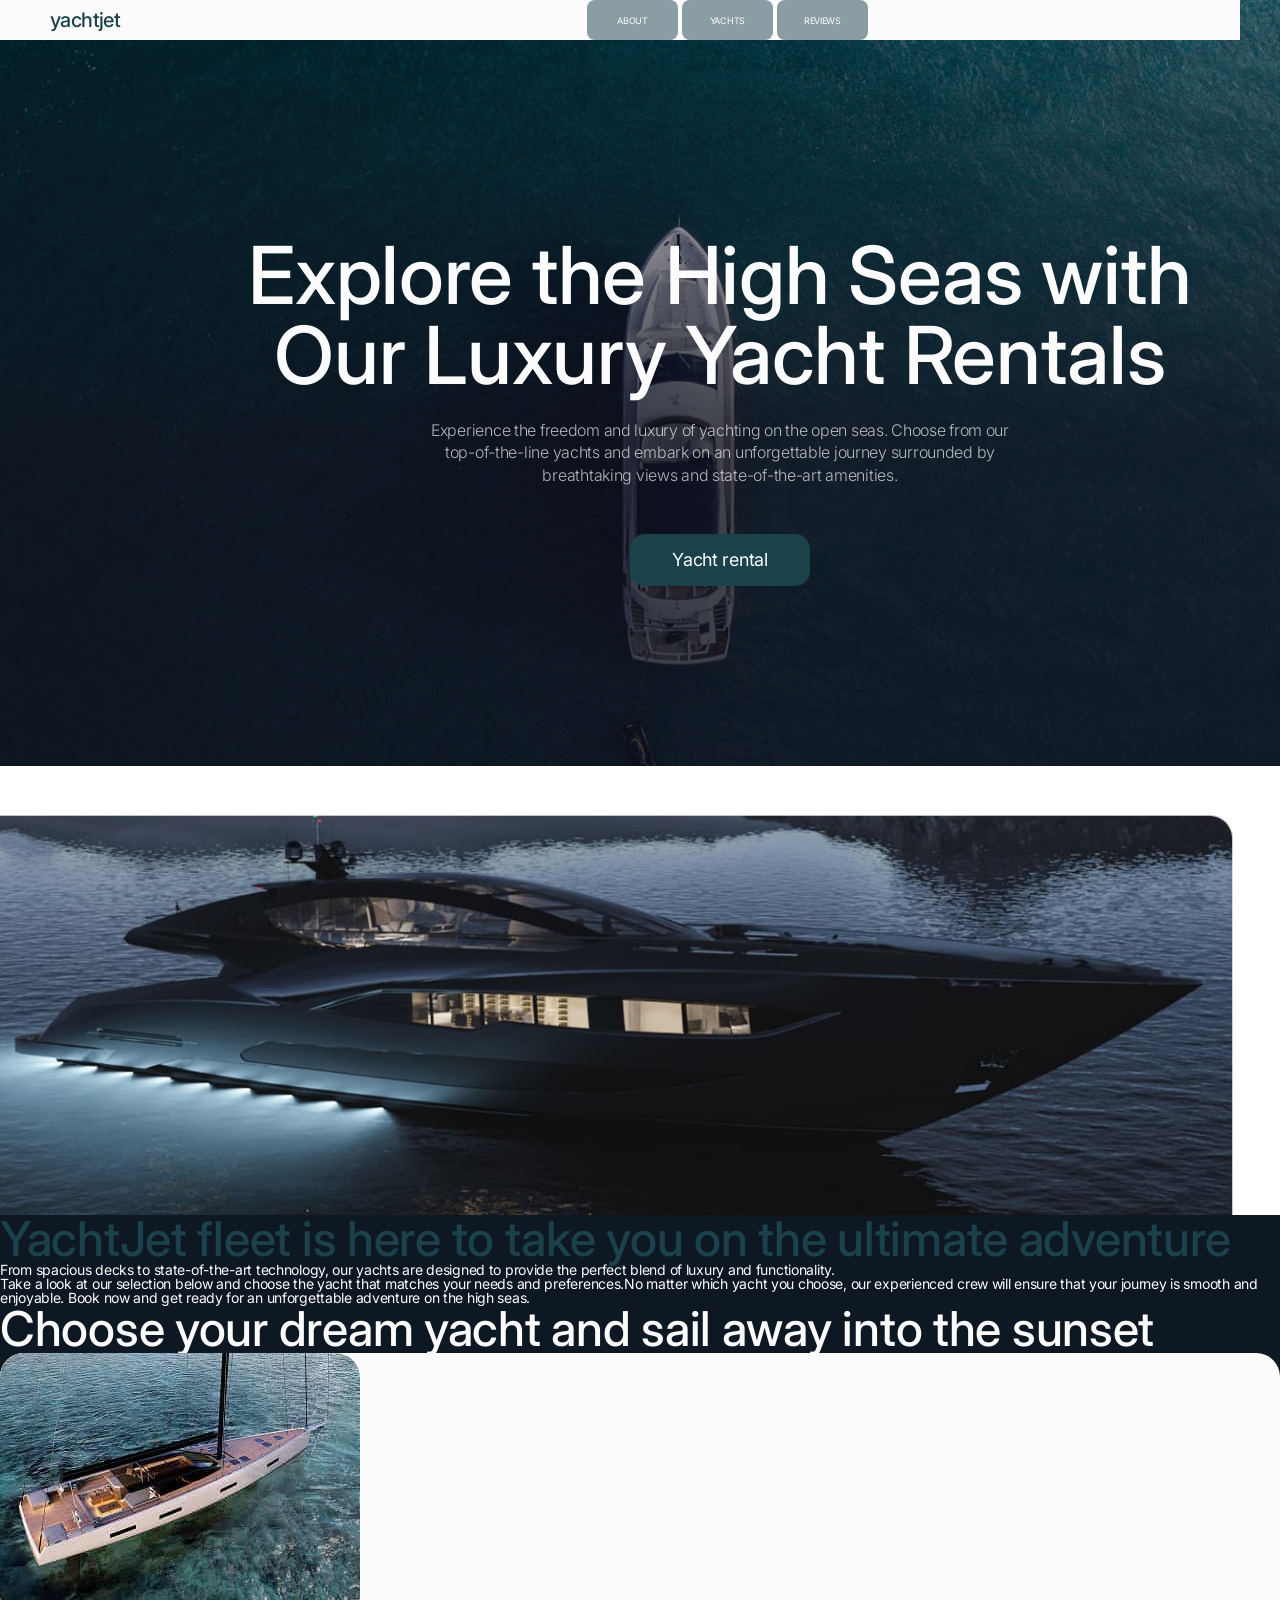
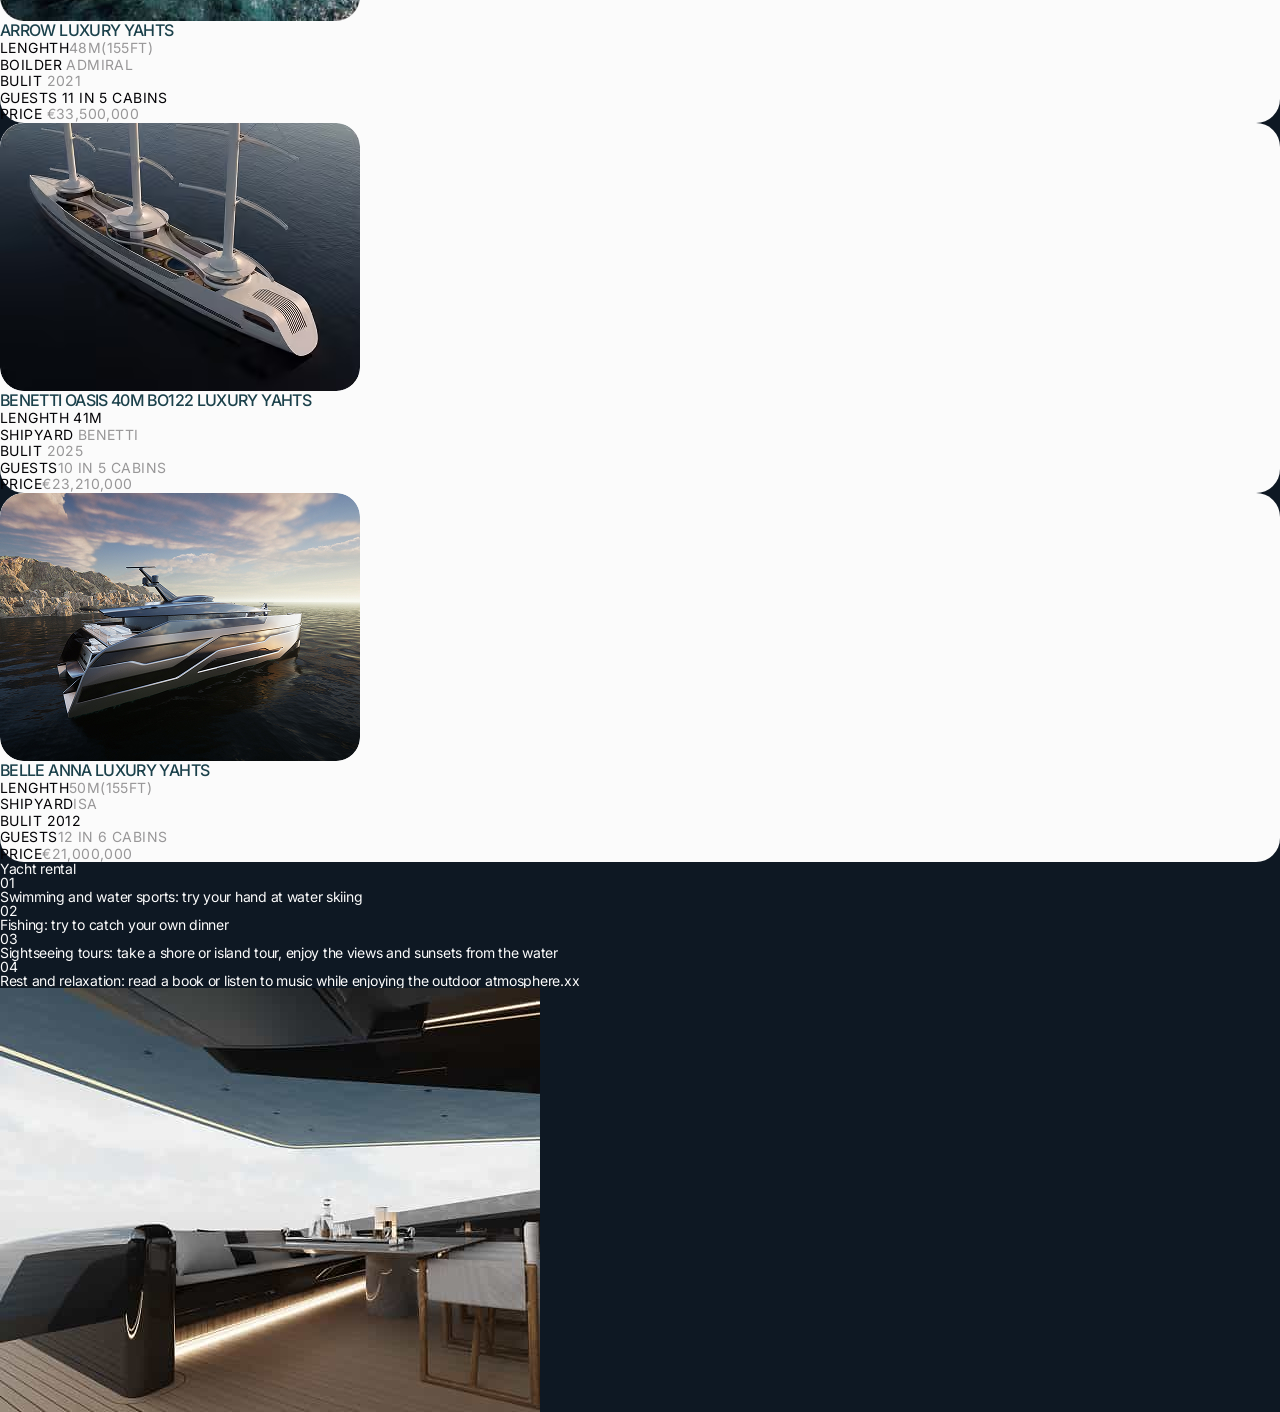
==== commit 7b7abe18: "ave fun" ====
--- a/index.html
+++ b/index.html
@@ -9,13 +9,20 @@
       href="https://fonts.googleapis.com/css2?family=Inter:ital,opsz,wght@0,14..32,100..900;1,14..32,100..900&display=swap"
       rel="stylesheet"
     />
+    <link
+      rel="stylesheet"
+      href="https://cdnjs.cloudflare.com/ajax/libs/modern-normalize/3.0.1/modern-normalize.min.css"
+      integrity="sha512-q6WgHqiHlKyOqslT/lgBgodhd03Wp4BEqKeW6nNtlOY4quzyG3VoQKFrieaCeSnuVseNKRGpGeDU3qPmabCANg=="
+      crossorigin="anonymous"
+      referrerpolicy="no-referrer"
+    />
     <link rel="stylesheet" href="./css/main.css" />
     <title>YachtJet-project</title>
   </head>
 
   <body>
     <header class="header">
-      <div class="container container-heder">
+      <div class="container header-container">
         <a href="./index.html" class="logo">yachtjet</a>
 
         <nav class="nav">
@@ -39,11 +46,7 @@
               target="_blank"
               rel="noopener noreferrer nofollow "
             >
-              <img
-                class="social-img"
-                src="./images/social-icons/in.png"
-                alt="instagram"
-              />
+              in
             </a>
           </li>
           <li class="social-item">
@@ -53,11 +56,7 @@
               target="_blank"
               rel="noopener nofollow noreferrer"
             >
-              <img
-                class="social-img"
-                src="./images/social-icons/yu.png"
-                alt="youtube"
-              />
+              yu
             </a>
           </li>
           <li class="social-item">
@@ -67,11 +66,7 @@
               target="_blank"
               rel="nofollow noreferrer"
             >
-              <img
-                class="social-img"
-                src="./images/social-icons/Vector.png"
-                alt="facebook"
-              />
+              fb
             </a>
           </li>
         </ul>
@@ -81,23 +76,19 @@
     <main>
       <!-- HERO SECTION -->
       <section class="hero">
-        <h1 class="hero-title">
-          Explore the High Seas with Our Luxury Yacht Rentals
-        </h1>
-
-        <p class="hero-text">
-          Experience the freedom and luxury of yachting on the open seas. Choose
-          from our top-of-the-line yachts and embark on an unforgettable journey
-          surrounded by breathtaking views and state-of-the-art amenities.
-        </p>
-        <p class="hero-description">
-          Take a look at our selection below and choose the yacht that matches
-          your needs and preferences.No matter which yacht you choose, our
-          experienced crew will ensure that your journey is smooth and
-          enjoyable. Book now and get ready for an unforgettable adventure on
-          the high seas.
-        </p>
-        <a href="" class="hero-link">Yacht rental</a>
+        <div class="container">
+          <h1 class="hero-title">
+            Explore the High Seas with Our Luxury Yacht Rentals
+          </h1>
+
+          <p class="hero-text">
+            Experience the freedom and luxury of yachting on the open seas.
+            Choose from our top-of-the-line yachts and embark on an
+            unforgettable journey surrounded by breathtaking views and
+            state-of-the-art amenities.
+          </p>
+          <a href="" class="hero-link">Yacht rental</a>
+        </div>
       </section>
 
       <section id="about">
--- a/css/main.css
+++ b/css/main.css
@@ -8,3 +8,4 @@
 @import url('./yachts.css');
 @import url('./container.css');
 @import url(./variables.css);
+@import url(./social-icons.css);
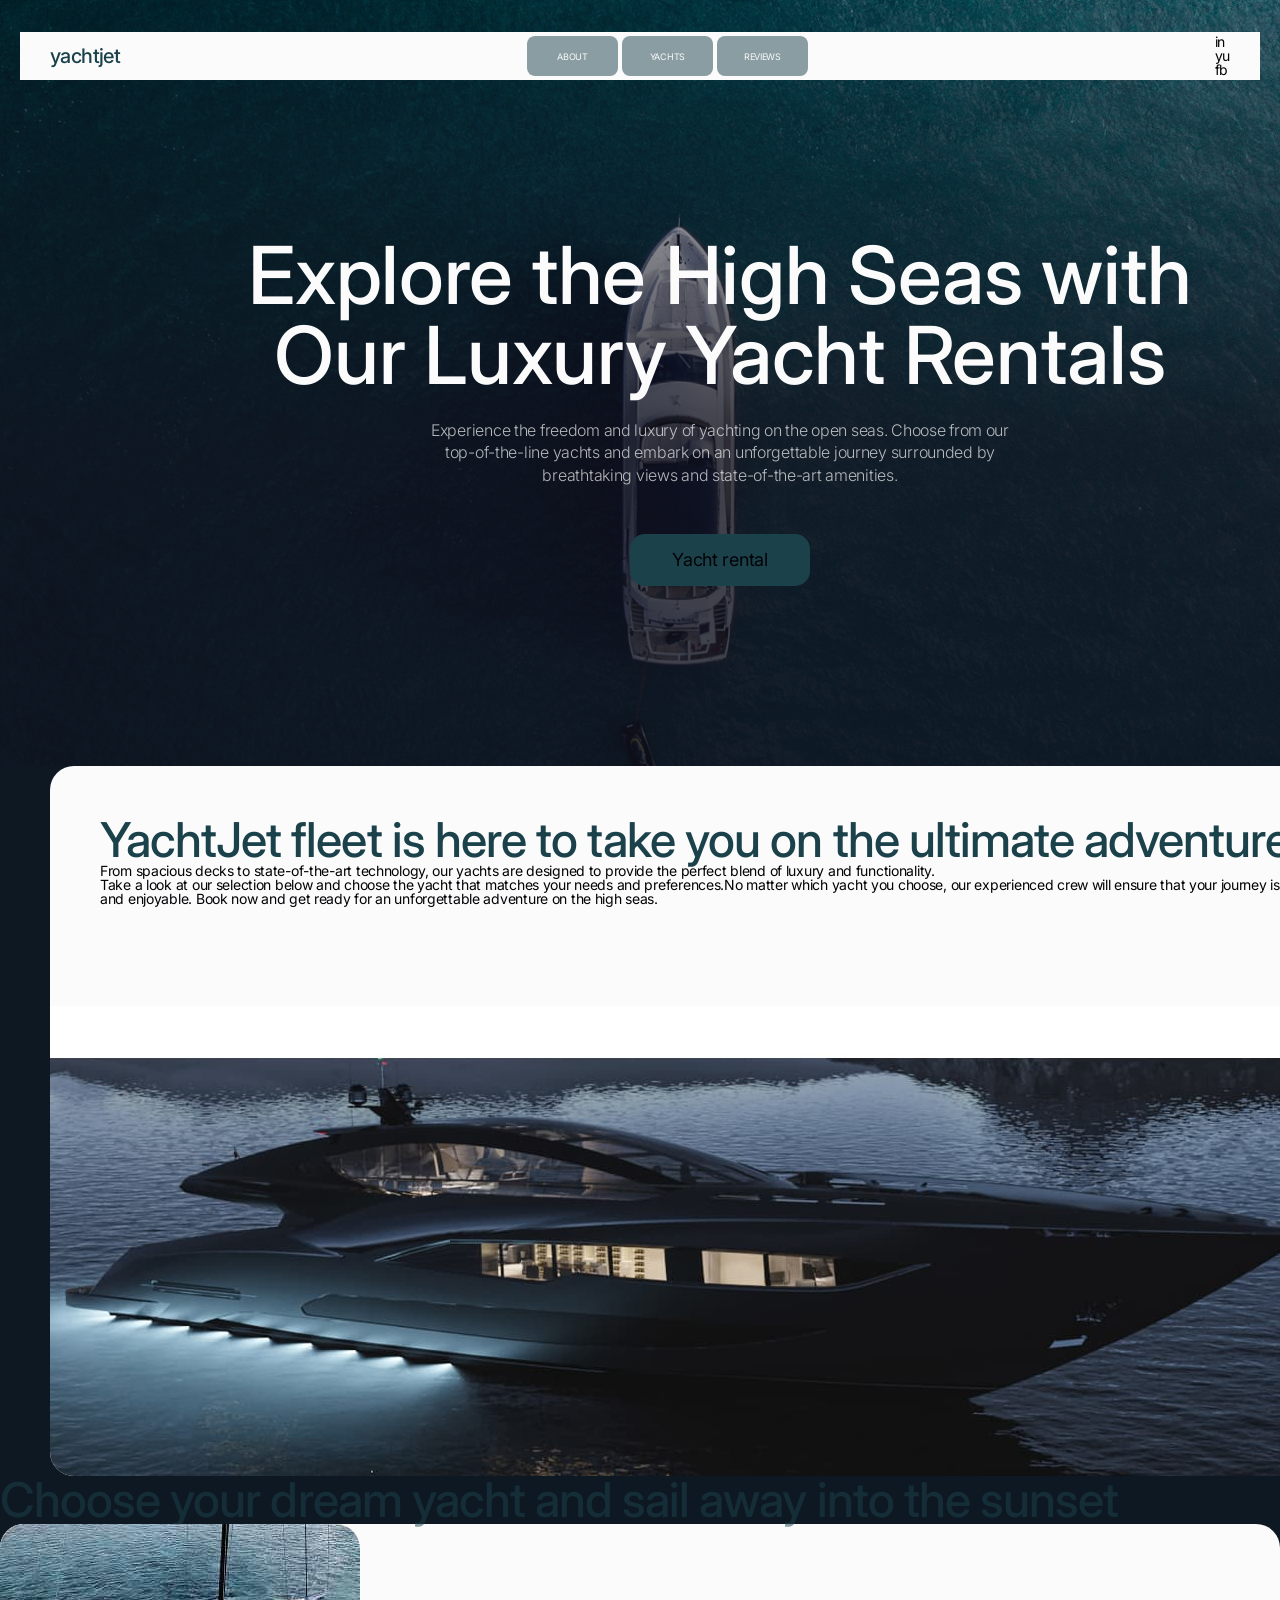
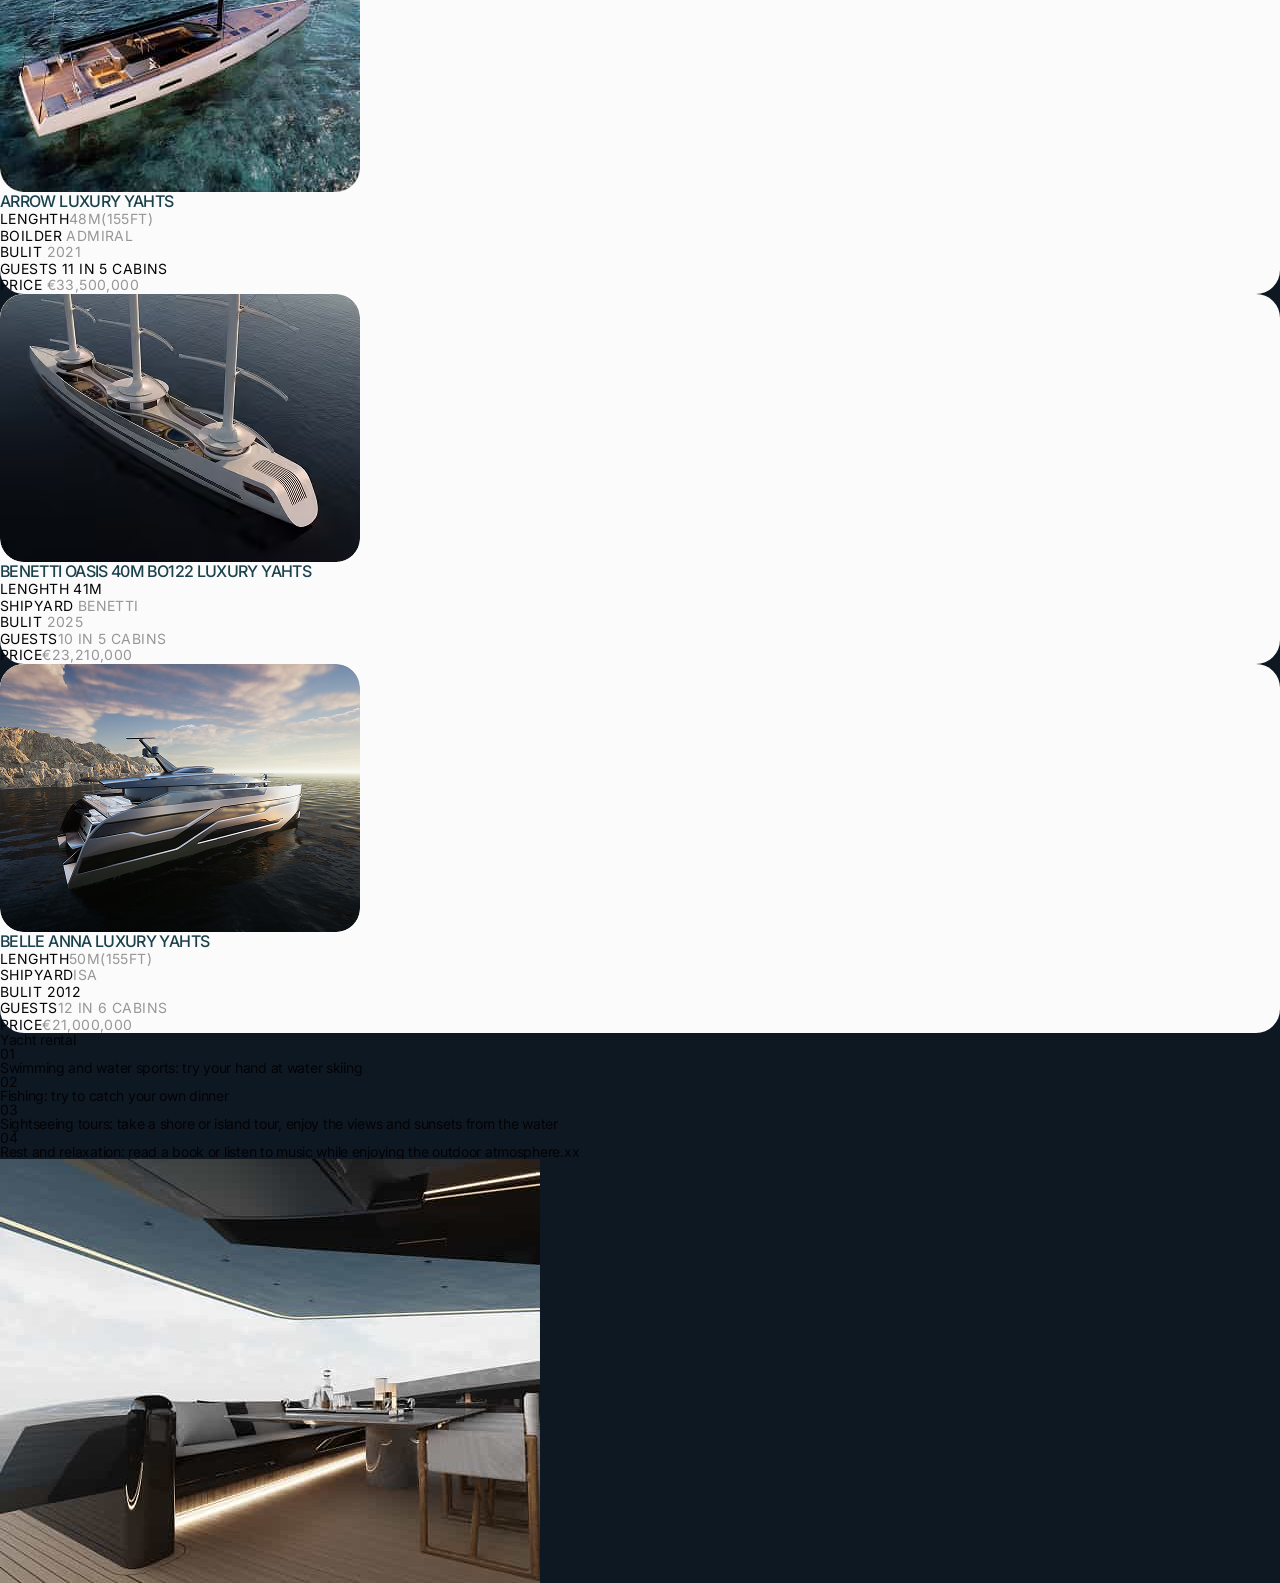
==== commit 252af47d: "ok" ====
--- a/index.html
+++ b/index.html
@@ -22,55 +22,55 @@
 
   <body>
     <header class="header">
-      <div class="container header-container">
-        <a href="./index.html" class="logo">yachtjet</a>
-
-        <nav class="nav">
-          <ul class="nav-menu">
-            <li class="nav-item">
-              <a href="#about" class="nav-link">About</a>
-            </li>
-            <li class="nav-item">
-              <a href="#yachts" class="nav-link">Yachts</a>
-            </li>
-            <li class="nav-item">
-              <a href="#review" class="nav-link">Reviews</a>
-            </li>
-          </ul>
-        </nav>
-        <ul class="social-icons">
-          <li class="social-item">
-            <a
-              href="#"
-              class="social-link"
-              target="_blank"
-              rel="noopener noreferrer nofollow "
-            >
-              in
-            </a>
-          </li>
-          <li class="social-item">
-            <a
-              href="#"
-              class="social-link"
-              target="_blank"
-              rel="noopener nofollow noreferrer"
-            >
-              yu
-            </a>
-          </li>
-          <li class="social-item">
-            <a
-              href="#"
-              class="social-link"
-              target="_blank"
-              rel="nofollow noreferrer"
-            >
-              fb
-            </a>
+      <!-- <div class="container header-container"> -->
+      <a href="./index.html" class="logo">yachtjet</a>
+
+      <nav class="nav">
+        <ul class="nav-menu">
+          <li class="nav-item">
+            <a href="#about" class="nav-link">About</a>
+          </li>
+          <li class="nav-item">
+            <a href="#yachts" class="nav-link">Yachts</a>
+          </li>
+          <li class="nav-item">
+            <a href="#review" class="nav-link">Reviews</a>
           </li>
         </ul>
-      </div>
+      </nav>
+      <ul class="social-icons">
+        <li class="social-item">
+          <a
+            href="#"
+            class="social-link"
+            target="_blank"
+            rel="noopener noreferrer nofollow "
+          >
+            in
+          </a>
+        </li>
+        <li class="social-item">
+          <a
+            href="#"
+            class="social-link"
+            target="_blank"
+            rel="noopener nofollow noreferrer"
+          >
+            yu
+          </a>
+        </li>
+        <li class="social-item">
+          <a
+            href="#"
+            class="social-link"
+            target="_blank"
+            rel="nofollow noreferrer"
+          >
+            fb
+          </a>
+        </li>
+      </ul>
+      <!-- </div> -->
     </header>
 
     <main>
@@ -92,21 +92,30 @@
       </section>
 
       <section id="about">
-        <img src="./images/yachts/yacht.jpg" alt="yacht" />
-        <h2 class="section-title">
-          YachtJet fleet is here to take you on the ultimate adventure
-        </h2>
-        <p>
-          From spacious decks to state-of-the-art technology, our yachts are
-          designed to provide the perfect blend of luxury and functionality.
-        </p>
-        <p>
-          Take a look at our selection below and choose the yacht that matches
-          your needs and preferences.No matter which yacht you choose, our
-          experienced crew will ensure that your journey is smooth and
-          enjoyable. Book now and get ready for an unforgettable adventure on
-          the high seas.
-        </p>
+        <div class="container">
+          <div class="about-wrapper">
+            <div class="about-inner-wrapper">
+              <h2 class="section-title">
+                YachtJet fleet is here to take you on the ultimate adventure
+              </h2>
+              <div class="about-text">
+                <p>
+                  From spacious decks to state-of-the-art technology, our yachts
+                  are designed to provide the perfect blend of luxury and
+                  functionality.
+                </p>
+                <p>
+                  Take a look at our selection below and choose the yacht that
+                  matches your needs and preferences.No matter which yacht you
+                  choose, our experienced crew will ensure that your journey is
+                  smooth and enjoyable. Book now and get ready for an
+                  unforgettable adventure on the high seas.
+                </p>
+              </div>
+            </div>
+            <img src="./images/yachts/yacht.jpg" alt="yacht" />
+          </div>
+        </div>
       </section>
       <!-- YACHT -->
       <section id="yachts">
